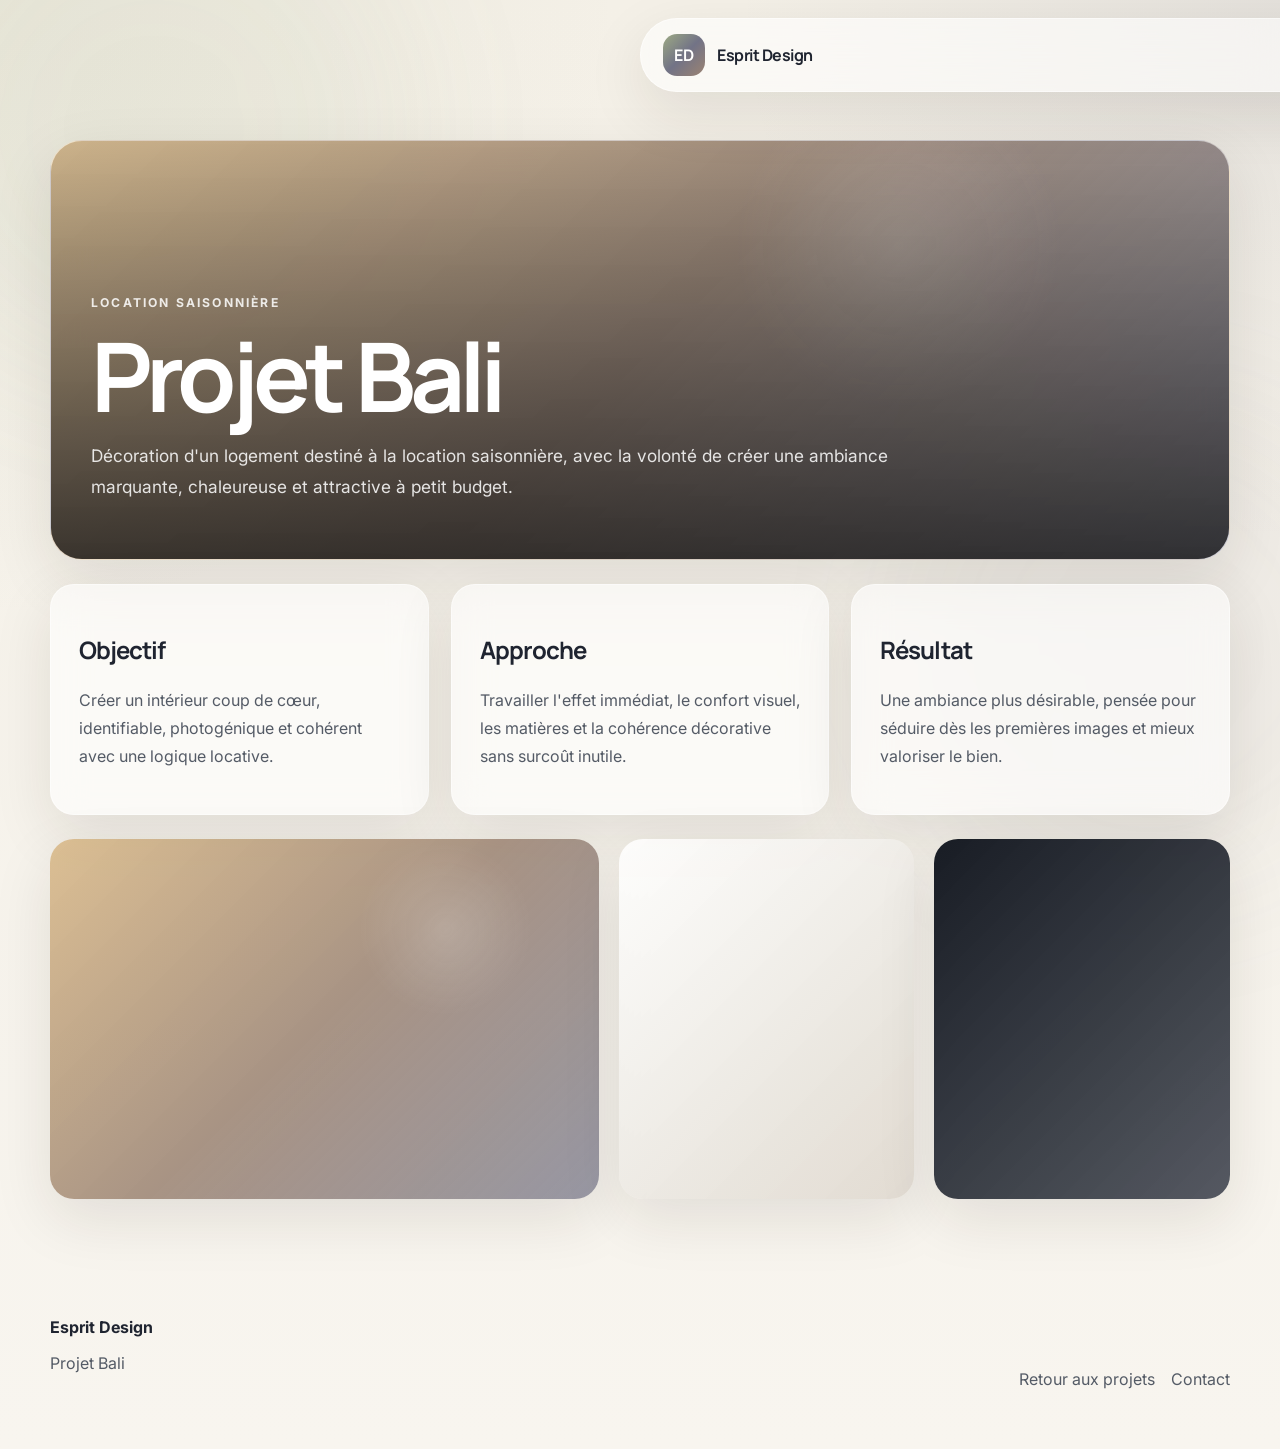
==== projet-bali.html @ dac5bb9a "Add files via upload" ====
<!DOCTYPE html>
<html lang="fr">
<head>
  <meta charset="UTF-8" />
  <meta name="viewport" content="width=device-width, initial-scale=1.0" />
  <title>Projet Bali — Esprit Design</title>
  <link rel="preconnect" href="https://fonts.googleapis.com">
  <link rel="preconnect" href="https://fonts.gstatic.com" crossorigin>
  <link href="https://fonts.googleapis.com/css2?family=Inter:wght@400;500;600;700;800&family=Manrope:wght@500;600;700;800&display=swap" rel="stylesheet">
  <link rel="stylesheet" href="styles.css" />
</head>
<body>
  <div class="page-glow page-glow-1"></div><div class="page-glow page-glow-2"></div>
  <header class="site-header glass reveal"><a class="brand" href="index.html"><span class="brand-mark">ED</span><span class="brand-text">Esprit Design</span></a><nav class="site-nav"><a href="projets.html" class="active">Projets</a><a href="agence.html">L'agence</a><a href="avis.html">Avis</a><a href="contact.html" class="nav-cta">Contact</a></nav><button class="menu-toggle" aria-label="Ouvrir le menu">☰</button></header>
  <nav class="mobile-nav glass"><a href="projets.html">Projets</a><a href="agence.html">L'agence</a><a href="avis.html">Avis</a><a href="contact.html">Contact</a></nav>
  <main class="page-main container">
    <section class="project-hero glass theme-bali reveal"><span class="eyebrow">Location saisonnière</span><h1>Projet Bali</h1><p>Décoration d'un logement destiné à la location saisonnière, avec la volonté de créer une ambiance marquante, chaleureuse et attractive à petit budget.</p></section>
    <section class="project-detail-grid">
      <article class="glass detail-card reveal"><h2>Objectif</h2><p>Créer un intérieur coup de cœur, identifiable, photogénique et cohérent avec une logique locative.</p></article>
      <article class="glass detail-card reveal"><h2>Approche</h2><p>Travailler l'effet immédiat, le confort visuel, les matières et la cohérence décorative sans surcoût inutile.</p></article>
      <article class="glass detail-card reveal"><h2>Résultat</h2><p>Une ambiance plus désirable, pensée pour séduire dès les premières images et mieux valoriser le bien.</p></article>
    </section>
    <section class="mock-gallery reveal"><div class="mock-panel theme-bali"></div><div class="mock-panel pale"></div><div class="mock-panel dark"></div></section>
  </main>
  <footer class="site-footer container"><div><strong>Esprit Design</strong><p>Projet Bali</p></div><div class="footer-links"><a href="projets.html">Retour aux projets</a><a href="contact.html">Contact</a></div></footer>
  <script src="script.js"></script>
</body>
</html>
---- styles.css ----
:root {
  --bg: #f6f2ea;
  --bg-2: #eee8de;
  --surface: rgba(255, 255, 255, 0.58);
  --surface-strong: rgba(255, 255, 255, 0.82);
  --text: #1f2430;
  --text-soft: #545b66;
  --line: rgba(31, 36, 48, 0.1);
  --green: #9daa84;
  --blue: #727386;
  --taupe: #9b8372;
  --shadow: 0 20px 60px rgba(36, 28, 21, 0.1);
  --radius-xl: 32px;
  --radius-lg: 24px;
  --radius-md: 18px;
  --container: min(1180px, calc(100vw - 40px));
}
* { box-sizing: border-box; }
html { scroll-behavior: smooth; }
body {
  margin: 0;
  font-family: Inter, system-ui, sans-serif;
  color: var(--text);
  background:
    radial-gradient(circle at top left, rgba(157,170,132,.12), transparent 32%),
    radial-gradient(circle at top right, rgba(114,115,134,.12), transparent 28%),
    linear-gradient(180deg, #f4f0e7 0%, #f8f5ef 100%);
  overflow-x: hidden;
}
a { color: inherit; text-decoration: none; }
img { max-width: 100%; display: block; }
.container { width: var(--container); margin: 0 auto; }
.page-main { padding-top: 140px; min-height: calc(100vh - 180px); }
.section { padding: 96px 0; position: relative; }
.section-dark {
  background: linear-gradient(180deg, #1e232b 0%, #11151b 100%);
  color: white;
}
.glass {
  background: var(--surface);
  backdrop-filter: blur(18px);
  -webkit-backdrop-filter: blur(18px);
  border: 1px solid rgba(255,255,255,0.48);
  box-shadow: var(--shadow);
}
.site-header {
  position: fixed;
  top: 18px;
  left: 50%;
  transform: translateX(-50%);
  width: var(--container);
  height: 74px;
  border-radius: 999px;
  display: flex;
  align-items: center;
  justify-content: space-between;
  padding: 0 16px 0 22px;
  z-index: 20;
}
.brand { display: inline-flex; align-items: center; gap: 12px; font-weight: 700; }
.brand-mark {
  width: 42px; height: 42px; border-radius: 14px;
  display: grid; place-items: center; color: white;
  background: linear-gradient(135deg, var(--green), var(--blue), var(--taupe));
  font-family: Manrope, sans-serif;
}
.brand-text { font-family: Manrope, sans-serif; letter-spacing: -.03em; }
.site-nav { display: flex; gap: 10px; align-items: center; }
.site-nav a {
  padding: 12px 16px; border-radius: 999px; color: var(--text-soft); font-weight: 500;
  transition: transform .25s ease, background .25s ease, color .25s ease;
}
.site-nav a:hover, .site-nav a.active { background: rgba(255,255,255,.62); color: var(--text); }
.nav-cta, .btn-primary {
  background: linear-gradient(135deg, var(--green), var(--blue));
  color: white !important;
}
.menu-toggle, .mobile-nav { display: none; }
.hero {
  position: relative; min-height: 100svh; display: grid; place-items: center; overflow: hidden;
}
.hero-media {
  position: absolute; inset: 0; transform: scale(1.02);
}
.hero-media img {
  width: 100%; height: 100%; object-fit: cover; filter: saturate(.96) contrast(1.03) brightness(.62);
}
.hero-overlay {
  position: absolute; inset: 0;
  background:
   linear-gradient(180deg, rgba(14,17,20,.2) 0%, rgba(14,17,20,.46) 55%, rgba(14,17,20,.76) 100%),
   radial-gradient(circle at 50% 35%, rgba(255,255,255,.08), transparent 30%);
}
.hero-content { position: relative; z-index: 1; padding-top: 140px; color: white; }
.hero-content h1, .page-hero h1, .project-hero h1 {
  font-family: Manrope, sans-serif;
  line-height: .96;
  letter-spacing: -.06em;
  margin: 0;
}
.hero-content h1 { font-size: clamp(3.4rem, 9vw, 7.2rem); max-width: 12ch; }
.hero-content p { max-width: 640px; font-size: clamp(1.05rem, 1.5vw, 1.25rem); line-height: 1.7; color: rgba(255,255,255,.84); margin: 24px 0 0; }
.eyebrow {
  display: inline-flex; align-items: center; gap: 10px; text-transform: uppercase;
  letter-spacing: .18em; font-size: .76rem; font-weight: 700; opacity: .85; margin-bottom: 20px;
}
.hero-actions, .cta-actions { display: flex; gap: 14px; flex-wrap: wrap; margin-top: 32px; }
.btn {
  display: inline-flex; align-items: center; justify-content: center;
  min-height: 54px; padding: 0 22px; border-radius: 999px; font-weight: 700;
  transition: transform .25s ease, box-shadow .25s ease, background .25s ease;
  box-shadow: 0 16px 36px rgba(18,18,18,.12);
}
.btn:hover { transform: translateY(-2px); }
.btn-secondary { background: rgba(255,255,255,.12); border: 1px solid rgba(255,255,255,.2); color: white; }
.page-main .btn-secondary, .cta-box .btn-secondary { color: var(--text); background: rgba(255,255,255,.72); border: 1px solid rgba(255,255,255,.72); }
.hero-scroll {
  position: absolute; bottom: 24px; left: 50%; transform: translateX(-50%);
  color: rgba(255,255,255,.72); font-size: .85rem; letter-spacing: .14em; text-transform: uppercase;
}
.split-heading {
  display: grid; grid-template-columns: 1.1fr .9fr; gap: 34px; align-items: end;
}
.split-heading h2 { font-family: Manrope, sans-serif; font-size: clamp(2rem, 5vw, 4rem); line-height: 1; letter-spacing: -.05em; margin: 0; }
.split-heading p { color: var(--text-soft); line-height: 1.8; margin: 0; font-size: 1.02rem; }
.split-heading.light p { color: rgba(255,255,255,.72); }
.feature-grid, .reviews-grid, .project-detail-grid, .contact-grid, .about-layout, .timeline-grid {
  display: grid; gap: 22px; margin-top: 34px;
}
.feature-grid { grid-template-columns: repeat(3, 1fr); }
.feature-card, .review-card, .timeline-card, .about-panel, .detail-card, .contact-card {
  border-radius: var(--radius-lg); padding: 28px;
}
.feature-number { display: inline-block; color: var(--taupe); font-weight: 800; margin-bottom: 20px; }
.feature-card h3, .portfolio-card h3, .review-card strong, .detail-card h2, .contact-card h2, .about-panel h2 { font-family: Manrope, sans-serif; letter-spacing: -.04em; }
.feature-card p, .review-card p, .detail-card p, .contact-card p, .portfolio-card p, .about-panel p { color: var(--text-soft); line-height: 1.75; }
.projects-highlight-grid {
  margin-top: 34px;
  display: grid;
  grid-template-columns: 1.2fr .8fr;
  grid-template-rows: repeat(2, 280px);
  gap: 20px;
}
.project-tile {
  position: relative; overflow: hidden; border-radius: var(--radius-xl); min-height: 280px;
  border: 1px solid rgba(255,255,255,.08); background: rgba(255,255,255,.04);
}
.project-tile.large { grid-row: 1 / span 2; }
.project-visual, .portfolio-bg, .mock-panel, .project-hero {
  background-size: cover; background-position: center;
}
.project-visual, .portfolio-bg {
  position: absolute; inset: 0;
}
.project-visual::after, .portfolio-bg::after {
  content: ""; position: absolute; inset: 0;
  background: linear-gradient(180deg, rgba(8,10,14,.08) 0%, rgba(8,10,14,.22) 38%, rgba(8,10,14,.82) 100%);
}
.project-info {
  position: absolute; left: 24px; right: 24px; bottom: 24px; z-index: 1;
}
.project-info span, .portfolio-card span { color: rgba(255,255,255,.68); font-size: .88rem; text-transform: uppercase; letter-spacing: .13em; }
.project-info h3 { font-size: clamp(1.5rem, 2.4vw, 2.4rem); color: white; margin: 8px 0 8px; }
.project-info p { color: rgba(255,255,255,.8); max-width: 36ch; margin: 0; line-height: 1.7; }
.centered-action { display: flex; justify-content: center; margin-top: 34px; }
.timeline-grid { grid-template-columns: repeat(4, 1fr); }
.timeline-card { display: flex; flex-direction: column; min-height: 160px; justify-content: space-between; }
.timeline-card strong { font-size: 2.5rem; color: var(--blue); }
.rating-summary {
  display: flex; gap: 16px; align-items: center; padding: 18px 22px; border-radius: 22px;
}
.rating-value { font: 800 2.3rem/1 Manrope, sans-serif; }
.stars { letter-spacing: .2em; color: #d5a545; font-size: 1rem; }
.reviews-grid { grid-template-columns: repeat(3, 1fr); }
.large-grid { grid-template-columns: repeat(3, 1fr); }
.cta-section { padding-top: 20px; }
.cta-box {
  border-radius: var(--radius-xl); padding: 34px;
  display: flex; gap: 30px; align-items: center; justify-content: space-between;
}
.cta-box h2 { font-family: Manrope, sans-serif; font-size: clamp(2rem, 4.5vw, 3.7rem); line-height: 1; letter-spacing: -.05em; margin: 8px 0 0; max-width: 14ch; }
.site-footer {
  padding: 38px 0 60px; display: flex; justify-content: space-between; gap: 20px; align-items: flex-end;
}
.site-footer p, .footer-links a { color: var(--text-soft); }
.footer-links { display: flex; gap: 16px; flex-wrap: wrap; }
.page-glow {
  position: fixed; width: 40vw; height: 40vw; border-radius: 999px; filter: blur(80px); pointer-events: none; z-index: -1; opacity: .26;
}
.page-glow-1 { top: -10vw; left: -8vw; background: rgba(157,170,132,.26); }
.page-glow-2 { right: -10vw; bottom: 0; background: rgba(114,115,134,.22); }
.page-hero { padding-top: 20px; margin-bottom: 38px; }
.page-hero h1 { font-size: clamp(2.8rem, 8vw, 5.8rem); max-width: 12ch; }
.page-hero p { max-width: 760px; color: var(--text-soft); line-height: 1.8; font-size: 1.06rem; margin-top: 18px; }
.compact-hero { padding-top: 20px; }
.project-list-grid {
  display: grid; grid-template-columns: repeat(3, 1fr); gap: 20px; padding-bottom: 70px;
}
.portfolio-card {
  min-height: 320px; border-radius: var(--radius-lg); padding: 24px;
  position: relative; overflow: hidden; display: flex; align-items: end;
}
.portfolio-card .portfolio-bg { opacity: .88; }
.portfolio-card > div:last-child { position: relative; z-index: 1; }
.portfolio-card h3 { font-size: 1.9rem; margin: 8px 0; }
.portfolio-card p { color: rgba(255,255,255,.86); }
.portfolio-card:not(.theme-levis):not(.theme-bali):not(.theme-cabinet) {
  background: linear-gradient(135deg, rgba(255,255,255,.86), rgba(255,255,255,.55));
}
.portfolio-card:not(.theme-levis):not(.theme-bali):not(.theme-cabinet) h3,
.portfolio-card:not(.theme-levis):not(.theme-bali):not(.theme-cabinet) span,
.portfolio-card:not(.theme-levis):not(.theme-bali):not(.theme-cabinet) p { color: var(--text); }
.about-layout { grid-template-columns: repeat(2, 1fr); }
.about-panel.wide { grid-column: 1 / -1; }
.feature-list { margin: 0; padding-left: 18px; color: var(--text-soft); line-height: 2; }
.steps-grid { display: grid; grid-template-columns: repeat(4, 1fr); gap: 16px; margin-top: 24px; }
.steps-grid > div { padding: 18px; border-radius: 18px; background: rgba(255,255,255,.52); }
.steps-grid strong { display: block; font-size: 1.8rem; margin-bottom: 10px; color: var(--taupe); }
.contact-grid { grid-template-columns: .8fr 1.2fr; }
.contact-form { display: grid; gap: 16px; }
.contact-form label { display: grid; gap: 10px; font-weight: 600; }
.contact-form input, .contact-form textarea {
  width: 100%; border: 1px solid var(--line); background: rgba(255,255,255,.72); border-radius: 16px; padding: 16px 18px; font: inherit;
}
.project-hero {
  position: relative; overflow: hidden; min-height: 420px; border-radius: var(--radius-xl); padding: 40px; color: white; display: flex; flex-direction: column; justify-content: end;
}
.project-hero::after {
  content: ""; position: absolute; inset: 0; background: linear-gradient(180deg, rgba(15,15,15,.08), rgba(15,15,15,.76));
}
.project-hero > * { position: relative; z-index: 1; }
.project-hero h1 { font-size: clamp(3rem, 8vw, 6rem); max-width: 9ch; }
.project-hero p { font-size: 1.08rem; max-width: 820px; line-height: 1.8; color: rgba(255,255,255,.86); }
.project-detail-grid { grid-template-columns: repeat(3, 1fr); margin-top: 24px; }
.mock-gallery { display: grid; grid-template-columns: 1.3fr .7fr .7fr; gap: 20px; margin: 24px 0 80px; }
.mock-panel { min-height: 360px; border-radius: 24px; background: linear-gradient(135deg, rgba(157,170,132,.5), rgba(114,115,134,.42), rgba(155,131,114,.48)); box-shadow: var(--shadow); }
.mock-panel.pale { background: linear-gradient(135deg, rgba(255,255,255,.86), rgba(222,216,206,.9)); }
.mock-panel.dark { background: linear-gradient(135deg, rgba(24,28,36,1), rgba(67,72,82,.9)); }
.theme-levis, .theme-bali, .theme-cabinet {
  background-image:
    radial-gradient(circle at 20% 20%, rgba(255,255,255,.18), transparent 18%),
    linear-gradient(135deg, rgba(157,170,132,.82), rgba(114,115,134,.88), rgba(155,131,114,.86));
}
.theme-bali {
  background-image:
    radial-gradient(circle at 72% 25%, rgba(255,255,255,.18), transparent 18%),
    linear-gradient(135deg, rgba(214,180,128,.82), rgba(155,131,114,.86), rgba(114,115,134,.72));
}
.theme-cabinet {
  background-image:
    radial-gradient(circle at 55% 20%, rgba(255,255,255,.16), transparent 18%),
    linear-gradient(135deg, rgba(196,214,223,.82), rgba(114,115,134,.76), rgba(90,108,119,.82));
}
.reveal, .reveal-scale { opacity: 0; transform: translateY(24px); transition: opacity .8s ease, transform .8s ease; }
.reveal-scale { transform: scale(.98) translateY(24px); }
.reveal.visible, .reveal-scale.visible { opacity: 1; transform: translateY(0) scale(1); }
.tilt-card { transition: transform .22s ease, box-shadow .22s ease; transform-style: preserve-3d; }
.tilt-card:hover { box-shadow: 0 24px 70px rgba(28,22,18,.14); }
@media (prefers-reduced-motion: reduce) {
  html { scroll-behavior: auto; }
  *, *::before, *::after { animation: none !important; transition: none !important; }
  .reveal, .reveal-scale { opacity: 1 !important; transform: none !important; }
}
@media (max-width: 1100px) {
  .feature-grid, .reviews-grid, .project-list-grid, .project-detail-grid, .timeline-grid, .steps-grid, .large-grid { grid-template-columns: repeat(2, 1fr); }
  .projects-highlight-grid, .contact-grid, .split-heading, .cta-box { grid-template-columns: 1fr !important; display: grid; }
  .projects-highlight-grid { grid-template-rows: repeat(3, 260px); }
  .project-tile.large { grid-row: auto; }
  .about-layout { grid-template-columns: 1fr; }
  .mock-gallery { grid-template-columns: 1fr; }
  .site-footer { flex-direction: column; align-items: flex-start; }
}
@media (max-width: 760px) {
  .site-header { height: 68px; padding: 0 12px 0 16px; }
  .site-nav { display: none; }
  .menu-toggle {
    display: grid; place-items: center; width: 44px; height: 44px; border: 0; background: rgba(255,255,255,.68); border-radius: 999px; font-size: 1.2rem;
  }
  .mobile-nav {
    position: fixed; top: 100px; left: 20px; right: 20px; border-radius: 24px; padding: 12px; z-index: 18;
    grid-template-columns: 1fr; gap: 8px; transform: translateY(-16px); opacity: 0; pointer-events: none; transition: .3s ease;
  }
  .mobile-nav.open { opacity: 1; pointer-events: auto; transform: translateY(0); display: grid; }
  .mobile-nav a { padding: 14px 16px; border-radius: 16px; }
  .mobile-nav a:hover { background: rgba(255,255,255,.6); }
  .hero-content { padding-top: 130px; }
  .hero-content h1 { max-width: 9ch; }
  .feature-grid, .reviews-grid, .project-list-grid, .timeline-grid, .project-detail-grid, .steps-grid, .large-grid { grid-template-columns: 1fr; }
  .cta-box { padding: 24px; }
  .project-hero { min-height: 340px; padding: 24px; }
  .section { padding: 72px 0; }
}
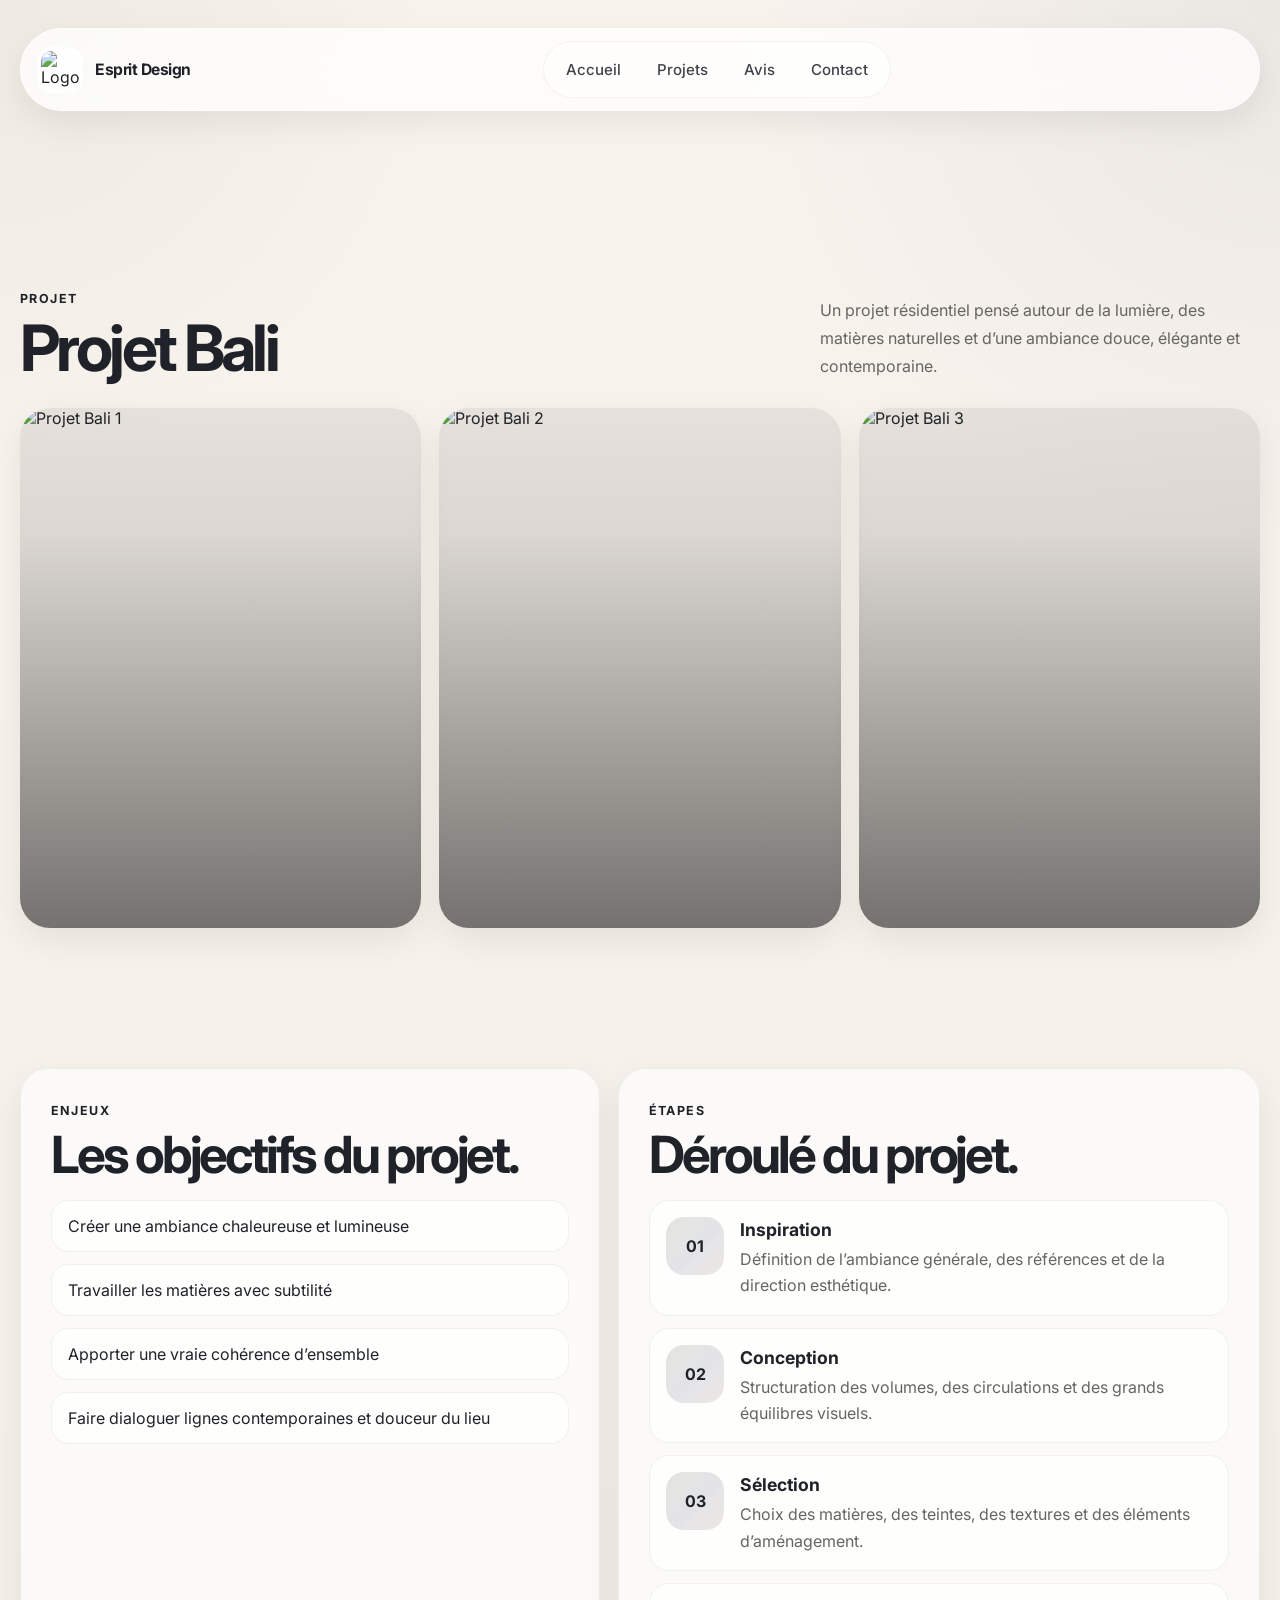
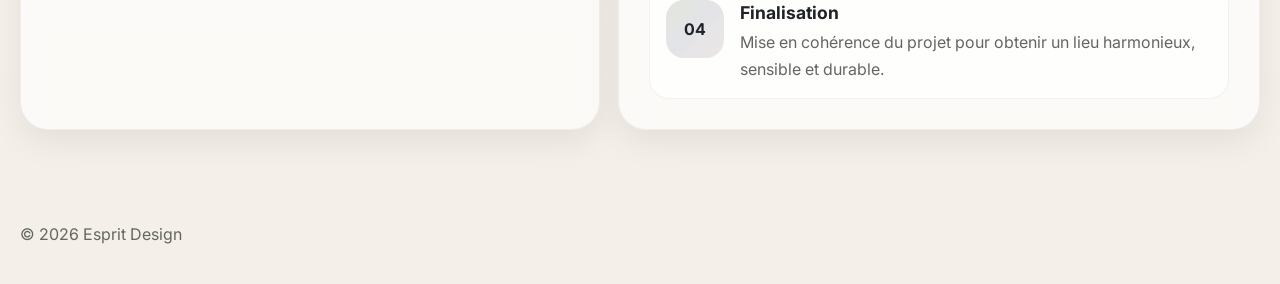
==== commit 68630204: "Update projet-bali.html" ====
--- a/projet-bali.html
+++ b/projet-bali.html
@@ -1,28 +1,129 @@
-<!DOCTYPE html>
+<!doctype html>
 <html lang="fr">
 <head>
-  <meta charset="UTF-8" />
-  <meta name="viewport" content="width=device-width, initial-scale=1.0" />
+  <meta charset="UTF-8">
+  <meta name="viewport" content="width=device-width, initial-scale=1.0">
   <title>Projet Bali — Esprit Design</title>
   <link rel="preconnect" href="https://fonts.googleapis.com">
   <link rel="preconnect" href="https://fonts.gstatic.com" crossorigin>
-  <link href="https://fonts.googleapis.com/css2?family=Inter:wght@400;500;600;700;800&family=Manrope:wght@500;600;700;800&display=swap" rel="stylesheet">
-  <link rel="stylesheet" href="styles.css" />
+  <link href="https://fonts.googleapis.com/css2?family=Inter:wght@400;500;600;700;800&display=swap" rel="stylesheet">
+  <link rel="stylesheet" href="styles.css">
 </head>
 <body>
-  <div class="page-glow page-glow-1"></div><div class="page-glow page-glow-2"></div>
-  <header class="site-header glass reveal"><a class="brand" href="index.html"><span class="brand-mark">ED</span><span class="brand-text">Esprit Design</span></a><nav class="site-nav"><a href="projets.html" class="active">Projets</a><a href="agence.html">L'agence</a><a href="avis.html">Avis</a><a href="contact.html" class="nav-cta">Contact</a></nav><button class="menu-toggle" aria-label="Ouvrir le menu">☰</button></header>
-  <nav class="mobile-nav glass"><a href="projets.html">Projets</a><a href="agence.html">L'agence</a><a href="avis.html">Avis</a><a href="contact.html">Contact</a></nav>
-  <main class="page-main container">
-    <section class="project-hero glass theme-bali reveal"><span class="eyebrow">Location saisonnière</span><h1>Projet Bali</h1><p>Décoration d'un logement destiné à la location saisonnière, avec la volonté de créer une ambiance marquante, chaleureuse et attractive à petit budget.</p></section>
-    <section class="project-detail-grid">
-      <article class="glass detail-card reveal"><h2>Objectif</h2><p>Créer un intérieur coup de cœur, identifiable, photogénique et cohérent avec une logique locative.</p></article>
-      <article class="glass detail-card reveal"><h2>Approche</h2><p>Travailler l'effet immédiat, le confort visuel, les matières et la cohérence décorative sans surcoût inutile.</p></article>
-      <article class="glass detail-card reveal"><h2>Résultat</h2><p>Une ambiance plus désirable, pensée pour séduire dès les premières images et mieux valoriser le bien.</p></article>
+  <header class="site-header">
+    <div class="container">
+      <nav class="nav">
+        <a class="brand" href="index.html">
+          <img src="assets/logo-esprit-design.png" alt="Logo Esprit Design">
+          <span class="brand-name">Esprit Design</span>
+        </a>
+
+        <div class="nav-links open">
+          <a href="index.html#accueil">Accueil</a>
+          <a href="index.html#projets">Projets</a>
+          <a href="index.html#avis">Avis</a>
+          <a href="index.html#contact">Contact</a>
+        </div>
+      </nav>
+    </div>
+  </header>
+
+  <main style="padding-top:120px;">
+    <section class="section">
+      <div class="container">
+        <div class="section-head">
+          <div>
+            <span class="section-kicker">Projet</span>
+            <h2>Projet Bali</h2>
+          </div>
+          <p>
+            Un projet résidentiel pensé autour de la lumière, des matières naturelles
+            et d’une ambiance douce, élégante et contemporaine.
+          </p>
+        </div>
+
+        <div class="projects-grid">
+          <div class="project-card" style="min-height:520px;">
+            <div class="project-image">
+              <img src="https://images.unsplash.com/photo-1494526585095-c41746248156?auto=format&fit=crop&w=1400&q=80" alt="Projet Bali 1">
+            </div>
+          </div>
+
+          <div class="project-card" style="min-height:520px;">
+            <div class="project-image">
+              <img src="https://images.unsplash.com/photo-1505693416388-ac5ce068fe85?auto=format&fit=crop&w=1400&q=80" alt="Projet Bali 2">
+            </div>
+          </div>
+
+          <div class="project-card" style="min-height:520px;">
+            <div class="project-image">
+              <img src="https://images.unsplash.com/photo-1505693536863-6d45be7858e1?auto=format&fit=crop&w=1400&q=80" alt="Projet Bali 3">
+            </div>
+          </div>
+        </div>
+      </div>
     </section>
-    <section class="mock-gallery reveal"><div class="mock-panel theme-bali"></div><div class="mock-panel pale"></div><div class="mock-panel dark"></div></section>
+
+    <section class="section">
+      <div class="container services-layout">
+        <article class="services-card">
+          <span class="section-kicker">Enjeux</span>
+          <h2>Les objectifs du projet.</h2>
+          <ul class="services-list">
+            <li>Créer une ambiance chaleureuse et lumineuse</li>
+            <li>Travailler les matières avec subtilité</li>
+            <li>Apporter une vraie cohérence d’ensemble</li>
+            <li>Faire dialoguer lignes contemporaines et douceur du lieu</li>
+          </ul>
+        </article>
+
+        <article class="method-card">
+          <span class="section-kicker">Étapes</span>
+          <h2>Déroulé du projet.</h2>
+          <div class="steps">
+            <div class="step">
+              <div class="step-index">01</div>
+              <div>
+                <h3>Inspiration</h3>
+                <p>Définition de l’ambiance générale, des références et de la direction esthétique.</p>
+              </div>
+            </div>
+
+            <div class="step">
+              <div class="step-index">02</div>
+              <div>
+                <h3>Conception</h3>
+                <p>Structuration des volumes, des circulations et des grands équilibres visuels.</p>
+              </div>
+            </div>
+
+            <div class="step">
+              <div class="step-index">03</div>
+              <div>
+                <h3>Sélection</h3>
+                <p>Choix des matières, des teintes, des textures et des éléments d’aménagement.</p>
+              </div>
+            </div>
+
+            <div class="step">
+              <div class="step-index">04</div>
+              <div>
+                <h3>Finalisation</h3>
+                <p>Mise en cohérence du projet pour obtenir un lieu harmonieux, sensible et durable.</p>
+              </div>
+            </div>
+          </div>
+        </article>
+      </div>
+    </section>
   </main>
-  <footer class="site-footer container"><div><strong>Esprit Design</strong><p>Projet Bali</p></div><div class="footer-links"><a href="projets.html">Retour aux projets</a><a href="contact.html">Contact</a></div></footer>
+
+  <footer class="site-footer">
+    <div class="container footer-content">
+      <div>© <span id="year"></span> Esprit Design</div>
+    </div>
+  </footer>
+
   <script src="script.js"></script>
 </body>
 </html>
--- a/styles.css
+++ b/styles.css
@@ -1,292 +1,684 @@
 :root {
-  --bg: #f6f2ea;
-  --bg-2: #eee8de;
-  --surface: rgba(255, 255, 255, 0.58);
-  --surface-strong: rgba(255, 255, 255, 0.82);
-  --text: #1f2430;
-  --text-soft: #545b66;
-  --line: rgba(31, 36, 48, 0.1);
-  --green: #9daa84;
-  --blue: #727386;
-  --taupe: #9b8372;
-  --shadow: 0 20px 60px rgba(36, 28, 21, 0.1);
-  --radius-xl: 32px;
-  --radius-lg: 24px;
-  --radius-md: 18px;
-  --container: min(1180px, calc(100vw - 40px));
-}
+  --bg: #f6f0e9;
+  --text: #1f2329;
+  --muted: #646661;
+  --shadow: 0 20px 60px rgba(18,18,18,.10);
+  --shadow-soft: 0 12px 34px rgba(18,18,18,.07);
+  --radius-xl: 34px;
+  --container: 1240px;
+}
+
 * { box-sizing: border-box; }
 html { scroll-behavior: smooth; }
 body {
   margin: 0;
-  font-family: Inter, system-ui, sans-serif;
+  font-family: "Inter", -apple-system, BlinkMacSystemFont, "Helvetica Neue", Arial, sans-serif;
   color: var(--text);
   background:
-    radial-gradient(circle at top left, rgba(157,170,132,.12), transparent 32%),
-    radial-gradient(circle at top right, rgba(114,115,134,.12), transparent 28%),
-    linear-gradient(180deg, #f4f0e7 0%, #f8f5ef 100%);
-  overflow-x: hidden;
-}
+    radial-gradient(circle at top left, rgba(147,160,124,.10), transparent 20%),
+    radial-gradient(circle at top right, rgba(116,123,144,.10), transparent 24%),
+    linear-gradient(180deg, #f8f3ed 0%, #f4efe8 100%);
+}
+img { max-width: 100%; display: block; }
 a { color: inherit; text-decoration: none; }
-img { max-width: 100%; display: block; }
-.container { width: var(--container); margin: 0 auto; }
-.page-main { padding-top: 140px; min-height: calc(100vh - 180px); }
-.section { padding: 96px 0; position: relative; }
-.section-dark {
-  background: linear-gradient(180deg, #1e232b 0%, #11151b 100%);
-  color: white;
-}
-.glass {
-  background: var(--surface);
+
+.page-bg {
+  position: fixed;
+  inset: 0;
+  pointer-events: none;
+  z-index: -1;
+}
+
+.container {
+  width: min(var(--container), calc(100% - 32px));
+  margin: 0 auto;
+}
+
+.site-header {
+  position: sticky;
+  top: 14px;
+  z-index: 1000;
+  padding-top: 14px;
+}
+
+.nav {
+  min-height: 78px;
+  display: grid;
+  grid-template-columns: auto 1fr auto;
+  align-items: center;
+  gap: 16px;
+  padding: 12px 16px;
+  background: rgba(255,255,255,.74);
+  border: 1px solid rgba(255,255,255,.62);
   backdrop-filter: blur(18px);
   -webkit-backdrop-filter: blur(18px);
-  border: 1px solid rgba(255,255,255,0.48);
+  border-radius: 999px;
+  box-shadow: var(--shadow-soft);
+}
+
+.brand {
+  display: flex;
+  align-items: center;
+  gap: 12px;
+}
+
+.brand img {
+  width: 46px;
+  height: 46px;
+  object-fit: contain;
+  border-radius: 14px;
+  background: rgba(255,255,255,.82);
+  padding: 4px;
+}
+
+.brand-name {
+  font-size: .98rem;
+  font-weight: 700;
+  letter-spacing: -.03em;
+}
+
+.nav-links {
+  justify-self: center;
+  display: flex;
+  align-items: center;
+  gap: 8px;
+  padding: 8px;
+  border-radius: 999px;
+  background: rgba(255,255,255,.56);
+  border: 1px solid rgba(31,35,41,.05);
+}
+
+.nav-links a {
+  padding: 10px 14px;
+  border-radius: 999px;
+  font-size: .94rem;
+  font-weight: 500;
+  color: #40444b;
+  transition: background .28s ease, color .28s ease, transform .28s ease;
+}
+
+.nav-links a:hover {
+  background: rgba(31,35,41,.06);
+  color: var(--text);
+  transform: translateY(-1px);
+}
+
+.mobile-toggle {
+  display: none;
+  border: none;
+  background: rgba(255,255,255,.8);
+  width: 44px;
+  height: 44px;
+  border-radius: 14px;
+  font-size: 1.1rem;
+  cursor: pointer;
+}
+
+.hero {
+  position: relative;
+  min-height: 92vh;
+  display: flex;
+  align-items: center;
+  overflow: hidden;
+  padding: 84px 0 52px;
+}
+
+.hero-media {
+  position: absolute;
+  inset: 0;
+}
+
+.hero-media img {
+  width: 100%;
+  height: 100%;
+  object-fit: cover;
+  transform: scale(1.03);
+}
+
+.hero-overlay {
+  position: absolute;
+  inset: 0;
+  background:
+    linear-gradient(115deg, rgba(17,20,23,.56) 0%, rgba(17,20,23,.18) 36%, rgba(17,20,23,.22) 62%, rgba(17,20,23,.52) 100%),
+    linear-gradient(180deg, rgba(17,20,23,.18), rgba(17,20,23,.36));
+}
+
+.hero-content {
+  position: relative;
+  z-index: 2;
+}
+
+.hero-card {
+  max-width: 760px;
+  padding: clamp(26px, 4vw, 42px);
+  border-radius: var(--radius-xl);
+  background: rgba(255,255,255,.14);
+  border: 1px solid rgba(255,255,255,.18);
+  backdrop-filter: blur(10px);
+  -webkit-backdrop-filter: blur(10px);
+  box-shadow: 0 30px 80px rgba(0,0,0,.16);
+  color: white;
+}
+
+.eyebrow,
+.section-kicker {
+  display: inline-block;
+  font-size: .78rem;
+  font-weight: 700;
+  letter-spacing: .12em;
+  text-transform: uppercase;
+}
+
+.hero-card h1 {
+  margin: 18px 0 16px;
+  font-size: clamp(2.7rem, 7vw, 5.6rem);
+  line-height: .96;
+  letter-spacing: -.07em;
+}
+
+.hero-card p {
+  margin: 0;
+  max-width: 56ch;
+  font-size: 1.06rem;
+  line-height: 1.75;
+  color: rgba(255,255,255,.9);
+}
+
+.hero-actions,
+.contact-actions {
+  display: flex;
+  flex-wrap: wrap;
+  gap: 12px;
+  margin-top: 26px;
+}
+
+.btn {
+  display: inline-flex;
+  align-items: center;
+  justify-content: center;
+  min-height: 50px;
+  padding: 0 18px;
+  border-radius: 999px;
+  font-size: .95rem;
+  font-weight: 600;
+  transition: transform .28s ease, box-shadow .28s ease, background .28s ease;
+}
+
+.btn:hover { transform: translateY(-2px); }
+
+.btn-primary {
+  background: white;
+  color: var(--text);
+  box-shadow: 0 16px 34px rgba(0,0,0,.10);
+}
+
+.btn-secondary {
+  background: rgba(255,255,255,.14);
+  color: white;
+  border: 1px solid rgba(255,255,255,.24);
+}
+
+.section { padding: 70px 0; }
+
+.section-head {
+  display: flex;
+  justify-content: space-between;
+  align-items: end;
+  gap: 24px;
+  margin-bottom: 28px;
+}
+
+.section-head h2 {
+  margin: 10px 0 0;
+  font-size: clamp(2.1rem, 5vw, 4rem);
+  line-height: .98;
+  letter-spacing: -.06em;
+}
+
+.section-head p {
+  margin: 0;
+  max-width: 44ch;
+  color: var(--muted);
+  line-height: 1.75;
+}
+
+.intro-grid,
+.projects-grid,
+.reviews-grid {
+  display: grid;
+  grid-template-columns: repeat(3, minmax(0, 1fr));
+  gap: 18px;
+}
+
+.intro-card,
+.services-card,
+.method-card,
+.review-card,
+.contact-card {
+  background: rgba(255,255,255,.66);
+  border: 1px solid rgba(31,35,41,.06);
+  border-radius: 28px;
+  box-shadow: var(--shadow-soft);
+  backdrop-filter: blur(12px);
+  -webkit-backdrop-filter: blur(12px);
+}
+
+.intro-card,
+.review-card {
+  padding: 24px;
+}
+
+.intro-label {
+  display: inline-block;
+  margin-bottom: 18px;
+  font-size: .78rem;
+  font-weight: 700;
+  text-transform: uppercase;
+  letter-spacing: .1em;
+  color: var(--muted);
+}
+
+.intro-card h3 {
+  margin: 0 0 10px;
+  font-size: 1.4rem;
+  letter-spacing: -.04em;
+}
+
+.intro-card p {
+  margin: 0;
+  color: var(--muted);
+  line-height: 1.7;
+}
+
+.project-card {
+  position: relative;
+  overflow: hidden;
+  border-radius: 30px;
+  min-height: 460px;
+  box-shadow: var(--shadow-soft);
+  transition: transform .35s ease, box-shadow .35s ease;
+}
+
+.project-card:hover {
+  transform: translateY(-6px);
   box-shadow: var(--shadow);
 }
-.site-header {
-  position: fixed;
-  top: 18px;
-  left: 50%;
-  transform: translateX(-50%);
-  width: var(--container);
-  height: 74px;
+
+.project-image {
+  position: absolute;
+  inset: 0;
+}
+
+.project-image img {
+  width: 100%;
+  height: 100%;
+  object-fit: cover;
+  transition: transform .65s ease;
+}
+
+.project-card:hover .project-image img {
+  transform: scale(1.05);
+}
+
+.project-image::after {
+  content: "";
+  position: absolute;
+  inset: 0;
+  background:
+    linear-gradient(180deg, rgba(22,22,22,.08) 0%, rgba(22,22,22,.12) 24%, rgba(22,22,22,.58) 100%);
+}
+
+.project-content {
+  position: absolute;
+  inset: auto 16px 16px 16px;
+  z-index: 2;
+  padding: 18px;
+  border-radius: 22px;
+  background: rgba(255,255,255,.16);
+  border: 1px solid rgba(255,255,255,.18);
+  backdrop-filter: blur(10px);
+  -webkit-backdrop-filter: blur(10px);
+  color: white;
+}
+
+.project-meta {
+  display: flex;
+  justify-content: space-between;
+  gap: 10px;
+  margin-bottom: 10px;
+}
+
+.project-tag,
+.project-type,
+.project-cta {
+  display: inline-flex;
+  align-items: center;
+  min-height: 32px;
+  padding: 0 12px;
   border-radius: 999px;
-  display: flex;
-  align-items: center;
+  background: rgba(255,255,255,.16);
+  border: 1px solid rgba(255,255,255,.18);
+  font-size: .8rem;
+}
+
+.project-content h3 {
+  margin: 0 0 8px;
+  font-size: 1.56rem;
+  letter-spacing: -.05em;
+}
+
+.project-content p {
+  margin: 0 0 14px;
+  line-height: 1.68;
+  color: rgba(255,255,255,.92);
+}
+
+.services-layout {
+  display: grid;
+  grid-template-columns: .95fr 1.05fr;
+  gap: 18px;
+}
+
+.services-card,
+.method-card {
+  padding: 30px;
+}
+
+.services-card h2,
+.method-card h2,
+.contact-card h2 {
+  margin: 10px 0 20px;
+  font-size: clamp(2rem, 4vw, 3.2rem);
+  line-height: 1;
+  letter-spacing: -.06em;
+}
+
+.services-list {
+  list-style: none;
+  margin: 0;
+  padding: 0;
+  display: grid;
+  gap: 12px;
+}
+
+.services-list li {
+  padding: 15px 16px;
+  border-radius: 18px;
+  background: rgba(255,255,255,.74);
+  border: 1px solid rgba(31,35,41,.06);
+}
+
+.steps {
+  display: grid;
+  gap: 12px;
+}
+
+.step {
+  display: grid;
+  grid-template-columns: 58px 1fr;
+  gap: 16px;
+  padding: 16px;
+  background: rgba(255,255,255,.74);
+  border: 1px solid rgba(31,35,41,.06);
+  border-radius: 20px;
+}
+
+.step-index {
+  width: 58px;
+  height: 58px;
+  border-radius: 18px;
+  display: grid;
+  place-items: center;
+  font-weight: 700;
+  background: linear-gradient(135deg, rgba(147,160,124,.26), rgba(116,123,144,.20), rgba(154,125,111,.18));
+}
+
+.step h3 {
+  margin: 2px 0 6px;
+  font-size: 1.1rem;
+}
+
+.step p {
+  margin: 0;
+  color: var(--muted);
+  line-height: 1.65;
+}
+
+.reviews-link {
+  display: inline-block;
+  margin-bottom: 18px;
+}
+
+.google-score {
+  display: inline-flex;
+  align-items: center;
+  gap: 16px;
+  padding: 16px 20px;
+  border-radius: 20px;
+  background: rgba(255,255,255,.7);
+  border: 1px solid rgba(31,35,41,.06);
+  box-shadow: var(--shadow-soft);
+  transition: transform .28s ease, box-shadow .28s ease;
+}
+
+.reviews-link:hover .google-score {
+  transform: translateY(-3px);
+  box-shadow: var(--shadow);
+}
+
+.score-number {
+  font-size: 2rem;
+  font-weight: 800;
+  letter-spacing: -.06em;
+}
+
+.stars {
+  letter-spacing: .14em;
+  font-size: 1.08rem;
+}
+
+.score-text {
+  color: var(--muted);
+  font-size: .92rem;
+}
+
+.review-card {
+  min-height: 280px;
+  display: flex;
+  flex-direction: column;
+  transition: transform .28s ease, box-shadow .28s ease;
+}
+
+.review-card:hover {
+  transform: translateY(-4px);
+  box-shadow: var(--shadow);
+}
+
+.review-stars {
+  font-size: 1rem;
+  letter-spacing: .18em;
+  margin-bottom: 18px;
+}
+
+.review-card p {
+  margin: 0;
+  font-size: 1rem;
+  line-height: 1.78;
+  color: #454741;
+}
+
+.review-author {
+  margin-top: auto;
+  padding-top: 18px;
+  color: var(--muted);
+  font-size: .92rem;
+}
+
+.contact-card {
+  padding: 34px;
+  display: flex;
   justify-content: space-between;
-  padding: 0 16px 0 22px;
-  z-index: 20;
-}
-.brand { display: inline-flex; align-items: center; gap: 12px; font-weight: 700; }
-.brand-mark {
-  width: 42px; height: 42px; border-radius: 14px;
-  display: grid; place-items: center; color: white;
-  background: linear-gradient(135deg, var(--green), var(--blue), var(--taupe));
-  font-family: Manrope, sans-serif;
-}
-.brand-text { font-family: Manrope, sans-serif; letter-spacing: -.03em; }
-.site-nav { display: flex; gap: 10px; align-items: center; }
-.site-nav a {
-  padding: 12px 16px; border-radius: 999px; color: var(--text-soft); font-weight: 500;
-  transition: transform .25s ease, background .25s ease, color .25s ease;
-}
-.site-nav a:hover, .site-nav a.active { background: rgba(255,255,255,.62); color: var(--text); }
-.nav-cta, .btn-primary {
-  background: linear-gradient(135deg, var(--green), var(--blue));
-  color: white !important;
-}
-.menu-toggle, .mobile-nav { display: none; }
-.hero {
-  position: relative; min-height: 100svh; display: grid; place-items: center; overflow: hidden;
-}
-.hero-media {
-  position: absolute; inset: 0; transform: scale(1.02);
-}
-.hero-media img {
-  width: 100%; height: 100%; object-fit: cover; filter: saturate(.96) contrast(1.03) brightness(.62);
-}
-.hero-overlay {
-  position: absolute; inset: 0;
-  background:
-   linear-gradient(180deg, rgba(14,17,20,.2) 0%, rgba(14,17,20,.46) 55%, rgba(14,17,20,.76) 100%),
-   radial-gradient(circle at 50% 35%, rgba(255,255,255,.08), transparent 30%);
-}
-.hero-content { position: relative; z-index: 1; padding-top: 140px; color: white; }
-.hero-content h1, .page-hero h1, .project-hero h1 {
-  font-family: Manrope, sans-serif;
-  line-height: .96;
-  letter-spacing: -.06em;
-  margin: 0;
-}
-.hero-content h1 { font-size: clamp(3.4rem, 9vw, 7.2rem); max-width: 12ch; }
-.hero-content p { max-width: 640px; font-size: clamp(1.05rem, 1.5vw, 1.25rem); line-height: 1.7; color: rgba(255,255,255,.84); margin: 24px 0 0; }
-.eyebrow {
-  display: inline-flex; align-items: center; gap: 10px; text-transform: uppercase;
-  letter-spacing: .18em; font-size: .76rem; font-weight: 700; opacity: .85; margin-bottom: 20px;
-}
-.hero-actions, .cta-actions { display: flex; gap: 14px; flex-wrap: wrap; margin-top: 32px; }
-.btn {
-  display: inline-flex; align-items: center; justify-content: center;
-  min-height: 54px; padding: 0 22px; border-radius: 999px; font-weight: 700;
-  transition: transform .25s ease, box-shadow .25s ease, background .25s ease;
-  box-shadow: 0 16px 36px rgba(18,18,18,.12);
-}
-.btn:hover { transform: translateY(-2px); }
-.btn-secondary { background: rgba(255,255,255,.12); border: 1px solid rgba(255,255,255,.2); color: white; }
-.page-main .btn-secondary, .cta-box .btn-secondary { color: var(--text); background: rgba(255,255,255,.72); border: 1px solid rgba(255,255,255,.72); }
-.hero-scroll {
-  position: absolute; bottom: 24px; left: 50%; transform: translateX(-50%);
-  color: rgba(255,255,255,.72); font-size: .85rem; letter-spacing: .14em; text-transform: uppercase;
-}
-.split-heading {
-  display: grid; grid-template-columns: 1.1fr .9fr; gap: 34px; align-items: end;
-}
-.split-heading h2 { font-family: Manrope, sans-serif; font-size: clamp(2rem, 5vw, 4rem); line-height: 1; letter-spacing: -.05em; margin: 0; }
-.split-heading p { color: var(--text-soft); line-height: 1.8; margin: 0; font-size: 1.02rem; }
-.split-heading.light p { color: rgba(255,255,255,.72); }
-.feature-grid, .reviews-grid, .project-detail-grid, .contact-grid, .about-layout, .timeline-grid {
-  display: grid; gap: 22px; margin-top: 34px;
-}
-.feature-grid { grid-template-columns: repeat(3, 1fr); }
-.feature-card, .review-card, .timeline-card, .about-panel, .detail-card, .contact-card {
-  border-radius: var(--radius-lg); padding: 28px;
-}
-.feature-number { display: inline-block; color: var(--taupe); font-weight: 800; margin-bottom: 20px; }
-.feature-card h3, .portfolio-card h3, .review-card strong, .detail-card h2, .contact-card h2, .about-panel h2 { font-family: Manrope, sans-serif; letter-spacing: -.04em; }
-.feature-card p, .review-card p, .detail-card p, .contact-card p, .portfolio-card p, .about-panel p { color: var(--text-soft); line-height: 1.75; }
-.projects-highlight-grid {
-  margin-top: 34px;
-  display: grid;
-  grid-template-columns: 1.2fr .8fr;
-  grid-template-rows: repeat(2, 280px);
-  gap: 20px;
-}
-.project-tile {
-  position: relative; overflow: hidden; border-radius: var(--radius-xl); min-height: 280px;
-  border: 1px solid rgba(255,255,255,.08); background: rgba(255,255,255,.04);
-}
-.project-tile.large { grid-row: 1 / span 2; }
-.project-visual, .portfolio-bg, .mock-panel, .project-hero {
-  background-size: cover; background-position: center;
-}
-.project-visual, .portfolio-bg {
-  position: absolute; inset: 0;
-}
-.project-visual::after, .portfolio-bg::after {
-  content: ""; position: absolute; inset: 0;
-  background: linear-gradient(180deg, rgba(8,10,14,.08) 0%, rgba(8,10,14,.22) 38%, rgba(8,10,14,.82) 100%);
-}
-.project-info {
-  position: absolute; left: 24px; right: 24px; bottom: 24px; z-index: 1;
-}
-.project-info span, .portfolio-card span { color: rgba(255,255,255,.68); font-size: .88rem; text-transform: uppercase; letter-spacing: .13em; }
-.project-info h3 { font-size: clamp(1.5rem, 2.4vw, 2.4rem); color: white; margin: 8px 0 8px; }
-.project-info p { color: rgba(255,255,255,.8); max-width: 36ch; margin: 0; line-height: 1.7; }
-.centered-action { display: flex; justify-content: center; margin-top: 34px; }
-.timeline-grid { grid-template-columns: repeat(4, 1fr); }
-.timeline-card { display: flex; flex-direction: column; min-height: 160px; justify-content: space-between; }
-.timeline-card strong { font-size: 2.5rem; color: var(--blue); }
-.rating-summary {
-  display: flex; gap: 16px; align-items: center; padding: 18px 22px; border-radius: 22px;
-}
-.rating-value { font: 800 2.3rem/1 Manrope, sans-serif; }
-.stars { letter-spacing: .2em; color: #d5a545; font-size: 1rem; }
-.reviews-grid { grid-template-columns: repeat(3, 1fr); }
-.large-grid { grid-template-columns: repeat(3, 1fr); }
-.cta-section { padding-top: 20px; }
-.cta-box {
-  border-radius: var(--radius-xl); padding: 34px;
-  display: flex; gap: 30px; align-items: center; justify-content: space-between;
-}
-.cta-box h2 { font-family: Manrope, sans-serif; font-size: clamp(2rem, 4.5vw, 3.7rem); line-height: 1; letter-spacing: -.05em; margin: 8px 0 0; max-width: 14ch; }
+  align-items: center;
+  gap: 24px;
+}
+
+.contact-card p {
+  margin: 0;
+  color: var(--muted);
+  line-height: 1.75;
+  max-width: 48ch;
+}
+
+.contact-infos {
+  display: flex;
+  flex-direction: column;
+  gap: 8px;
+  margin-top: 18px;
+}
+
+.contact-infos a {
+  font-weight: 600;
+}
+
 .site-footer {
-  padding: 38px 0 60px; display: flex; justify-content: space-between; gap: 20px; align-items: flex-end;
-}
-.site-footer p, .footer-links a { color: var(--text-soft); }
-.footer-links { display: flex; gap: 16px; flex-wrap: wrap; }
-.page-glow {
-  position: fixed; width: 40vw; height: 40vw; border-radius: 999px; filter: blur(80px); pointer-events: none; z-index: -1; opacity: .26;
-}
-.page-glow-1 { top: -10vw; left: -8vw; background: rgba(157,170,132,.26); }
-.page-glow-2 { right: -10vw; bottom: 0; background: rgba(114,115,134,.22); }
-.page-hero { padding-top: 20px; margin-bottom: 38px; }
-.page-hero h1 { font-size: clamp(2.8rem, 8vw, 5.8rem); max-width: 12ch; }
-.page-hero p { max-width: 760px; color: var(--text-soft); line-height: 1.8; font-size: 1.06rem; margin-top: 18px; }
-.compact-hero { padding-top: 20px; }
-.project-list-grid {
-  display: grid; grid-template-columns: repeat(3, 1fr); gap: 20px; padding-bottom: 70px;
-}
-.portfolio-card {
-  min-height: 320px; border-radius: var(--radius-lg); padding: 24px;
-  position: relative; overflow: hidden; display: flex; align-items: end;
-}
-.portfolio-card .portfolio-bg { opacity: .88; }
-.portfolio-card > div:last-child { position: relative; z-index: 1; }
-.portfolio-card h3 { font-size: 1.9rem; margin: 8px 0; }
-.portfolio-card p { color: rgba(255,255,255,.86); }
-.portfolio-card:not(.theme-levis):not(.theme-bali):not(.theme-cabinet) {
-  background: linear-gradient(135deg, rgba(255,255,255,.86), rgba(255,255,255,.55));
-}
-.portfolio-card:not(.theme-levis):not(.theme-bali):not(.theme-cabinet) h3,
-.portfolio-card:not(.theme-levis):not(.theme-bali):not(.theme-cabinet) span,
-.portfolio-card:not(.theme-levis):not(.theme-bali):not(.theme-cabinet) p { color: var(--text); }
-.about-layout { grid-template-columns: repeat(2, 1fr); }
-.about-panel.wide { grid-column: 1 / -1; }
-.feature-list { margin: 0; padding-left: 18px; color: var(--text-soft); line-height: 2; }
-.steps-grid { display: grid; grid-template-columns: repeat(4, 1fr); gap: 16px; margin-top: 24px; }
-.steps-grid > div { padding: 18px; border-radius: 18px; background: rgba(255,255,255,.52); }
-.steps-grid strong { display: block; font-size: 1.8rem; margin-bottom: 10px; color: var(--taupe); }
-.contact-grid { grid-template-columns: .8fr 1.2fr; }
-.contact-form { display: grid; gap: 16px; }
-.contact-form label { display: grid; gap: 10px; font-weight: 600; }
-.contact-form input, .contact-form textarea {
-  width: 100%; border: 1px solid var(--line); background: rgba(255,255,255,.72); border-radius: 16px; padding: 16px 18px; font: inherit;
-}
-.project-hero {
-  position: relative; overflow: hidden; min-height: 420px; border-radius: var(--radius-xl); padding: 40px; color: white; display: flex; flex-direction: column; justify-content: end;
-}
-.project-hero::after {
-  content: ""; position: absolute; inset: 0; background: linear-gradient(180deg, rgba(15,15,15,.08), rgba(15,15,15,.76));
-}
-.project-hero > * { position: relative; z-index: 1; }
-.project-hero h1 { font-size: clamp(3rem, 8vw, 6rem); max-width: 9ch; }
-.project-hero p { font-size: 1.08rem; max-width: 820px; line-height: 1.8; color: rgba(255,255,255,.86); }
-.project-detail-grid { grid-template-columns: repeat(3, 1fr); margin-top: 24px; }
-.mock-gallery { display: grid; grid-template-columns: 1.3fr .7fr .7fr; gap: 20px; margin: 24px 0 80px; }
-.mock-panel { min-height: 360px; border-radius: 24px; background: linear-gradient(135deg, rgba(157,170,132,.5), rgba(114,115,134,.42), rgba(155,131,114,.48)); box-shadow: var(--shadow); }
-.mock-panel.pale { background: linear-gradient(135deg, rgba(255,255,255,.86), rgba(222,216,206,.9)); }
-.mock-panel.dark { background: linear-gradient(135deg, rgba(24,28,36,1), rgba(67,72,82,.9)); }
-.theme-levis, .theme-bali, .theme-cabinet {
-  background-image:
-    radial-gradient(circle at 20% 20%, rgba(255,255,255,.18), transparent 18%),
-    linear-gradient(135deg, rgba(157,170,132,.82), rgba(114,115,134,.88), rgba(155,131,114,.86));
-}
-.theme-bali {
-  background-image:
-    radial-gradient(circle at 72% 25%, rgba(255,255,255,.18), transparent 18%),
-    linear-gradient(135deg, rgba(214,180,128,.82), rgba(155,131,114,.86), rgba(114,115,134,.72));
-}
-.theme-cabinet {
-  background-image:
-    radial-gradient(circle at 55% 20%, rgba(255,255,255,.16), transparent 18%),
-    linear-gradient(135deg, rgba(196,214,223,.82), rgba(114,115,134,.76), rgba(90,108,119,.82));
-}
-.reveal, .reveal-scale { opacity: 0; transform: translateY(24px); transition: opacity .8s ease, transform .8s ease; }
-.reveal-scale { transform: scale(.98) translateY(24px); }
-.reveal.visible, .reveal-scale.visible { opacity: 1; transform: translateY(0) scale(1); }
-.tilt-card { transition: transform .22s ease, box-shadow .22s ease; transform-style: preserve-3d; }
-.tilt-card:hover { box-shadow: 0 24px 70px rgba(28,22,18,.14); }
-@media (prefers-reduced-motion: reduce) {
-  html { scroll-behavior: auto; }
-  *, *::before, *::after { animation: none !important; transition: none !important; }
-  .reveal, .reveal-scale { opacity: 1 !important; transform: none !important; }
-}
+  padding: 24px 0 40px;
+  color: var(--muted);
+}
+
+.footer-content {
+  display: flex;
+  justify-content: flex-start;
+}
+
+.reveal {
+  opacity: 0;
+  transform: translateY(24px);
+  transition: opacity .8s ease, transform .8s ease;
+}
+
+.reveal.is-visible {
+  opacity: 1;
+  transform: translateY(0);
+}
+
 @media (max-width: 1100px) {
-  .feature-grid, .reviews-grid, .project-list-grid, .project-detail-grid, .timeline-grid, .steps-grid, .large-grid { grid-template-columns: repeat(2, 1fr); }
-  .projects-highlight-grid, .contact-grid, .split-heading, .cta-box { grid-template-columns: 1fr !important; display: grid; }
-  .projects-highlight-grid { grid-template-rows: repeat(3, 260px); }
-  .project-tile.large { grid-row: auto; }
-  .about-layout { grid-template-columns: 1fr; }
-  .mock-gallery { grid-template-columns: 1fr; }
-  .site-footer { flex-direction: column; align-items: flex-start; }
-}
-@media (max-width: 760px) {
-  .site-header { height: 68px; padding: 0 12px 0 16px; }
-  .site-nav { display: none; }
-  .menu-toggle {
-    display: grid; place-items: center; width: 44px; height: 44px; border: 0; background: rgba(255,255,255,.68); border-radius: 999px; font-size: 1.2rem;
-  }
-  .mobile-nav {
-    position: fixed; top: 100px; left: 20px; right: 20px; border-radius: 24px; padding: 12px; z-index: 18;
-    grid-template-columns: 1fr; gap: 8px; transform: translateY(-16px); opacity: 0; pointer-events: none; transition: .3s ease;
-  }
-  .mobile-nav.open { opacity: 1; pointer-events: auto; transform: translateY(0); display: grid; }
-  .mobile-nav a { padding: 14px 16px; border-radius: 16px; }
-  .mobile-nav a:hover { background: rgba(255,255,255,.6); }
-  .hero-content { padding-top: 130px; }
-  .hero-content h1 { max-width: 9ch; }
-  .feature-grid, .reviews-grid, .project-list-grid, .timeline-grid, .project-detail-grid, .steps-grid, .large-grid { grid-template-columns: 1fr; }
-  .cta-box { padding: 24px; }
-  .project-hero { min-height: 340px; padding: 24px; }
-  .section { padding: 72px 0; }
-}
+  .intro-grid,
+  .projects-grid,
+  .reviews-grid,
+  .services-layout {
+    grid-template-columns: 1fr 1fr;
+  }
+
+  .services-card {
+    grid-column: 1 / -1;
+  }
+}
+
+@media (max-width: 920px) {
+  .nav {
+    grid-template-columns: auto auto;
+    grid-template-areas:
+      "brand toggle"
+      "menu menu";
+    gap: 12px;
+    border-radius: 28px;
+  }
+
+  .brand { grid-area: brand; }
+
+  .mobile-toggle {
+    grid-area: toggle;
+    justify-self: end;
+    display: inline-grid;
+    place-items: center;
+  }
+
+  .nav-links {
+    grid-area: menu;
+    display: none;
+    justify-self: stretch;
+    justify-content: center;
+    flex-wrap: wrap;
+    padding: 12px;
+    border-radius: 24px;
+  }
+
+  .nav-links.open { display: flex; }
+
+  .section-head,
+  .contact-card {
+    flex-direction: column;
+    align-items: flex-start;
+  }
+
+  .intro-grid,
+  .projects-grid,
+  .reviews-grid,
+  .services-layout {
+    grid-template-columns: 1fr;
+  }
+
+  .hero { min-height: 84vh; }
+}
+
+@media (max-width: 640px) {
+  .container {
+    width: min(var(--container), calc(100% - 22px));
+  }
+
+  .site-header {
+    top: 10px;
+    padding-top: 10px;
+  }
+
+  .nav {
+    padding: 10px 12px;
+  }
+
+  .brand img {
+    width: 42px;
+    height: 42px;
+  }
+
+  .hero {
+    padding-top: 70px;
+    min-height: 78vh;
+  }
+
+  .hero-card {
+    padding: 22px 18px;
+    border-radius: 24px;
+  }
+
+  .hero-card h1 {
+    font-size: clamp(2.3rem, 13vw, 3.4rem);
+  }
+
+  .btn {
+    width: 100%;
+  }
+
+  .hero-actions,
+  .contact-actions {
+    width: 100%;
+  }
+
+  .project-card {
+    min-height: 380px;
+  }
+
+  .project-content {
+    inset: auto 12px 12px 12px;
+    padding: 14px;
+  }
+
+  .step {
+    grid-template-columns: 48px 1fr;
+  }
+
+  .step-index {
+    width: 48px;
+    height: 48px;
+    border-radius: 14px;
+  }
+}
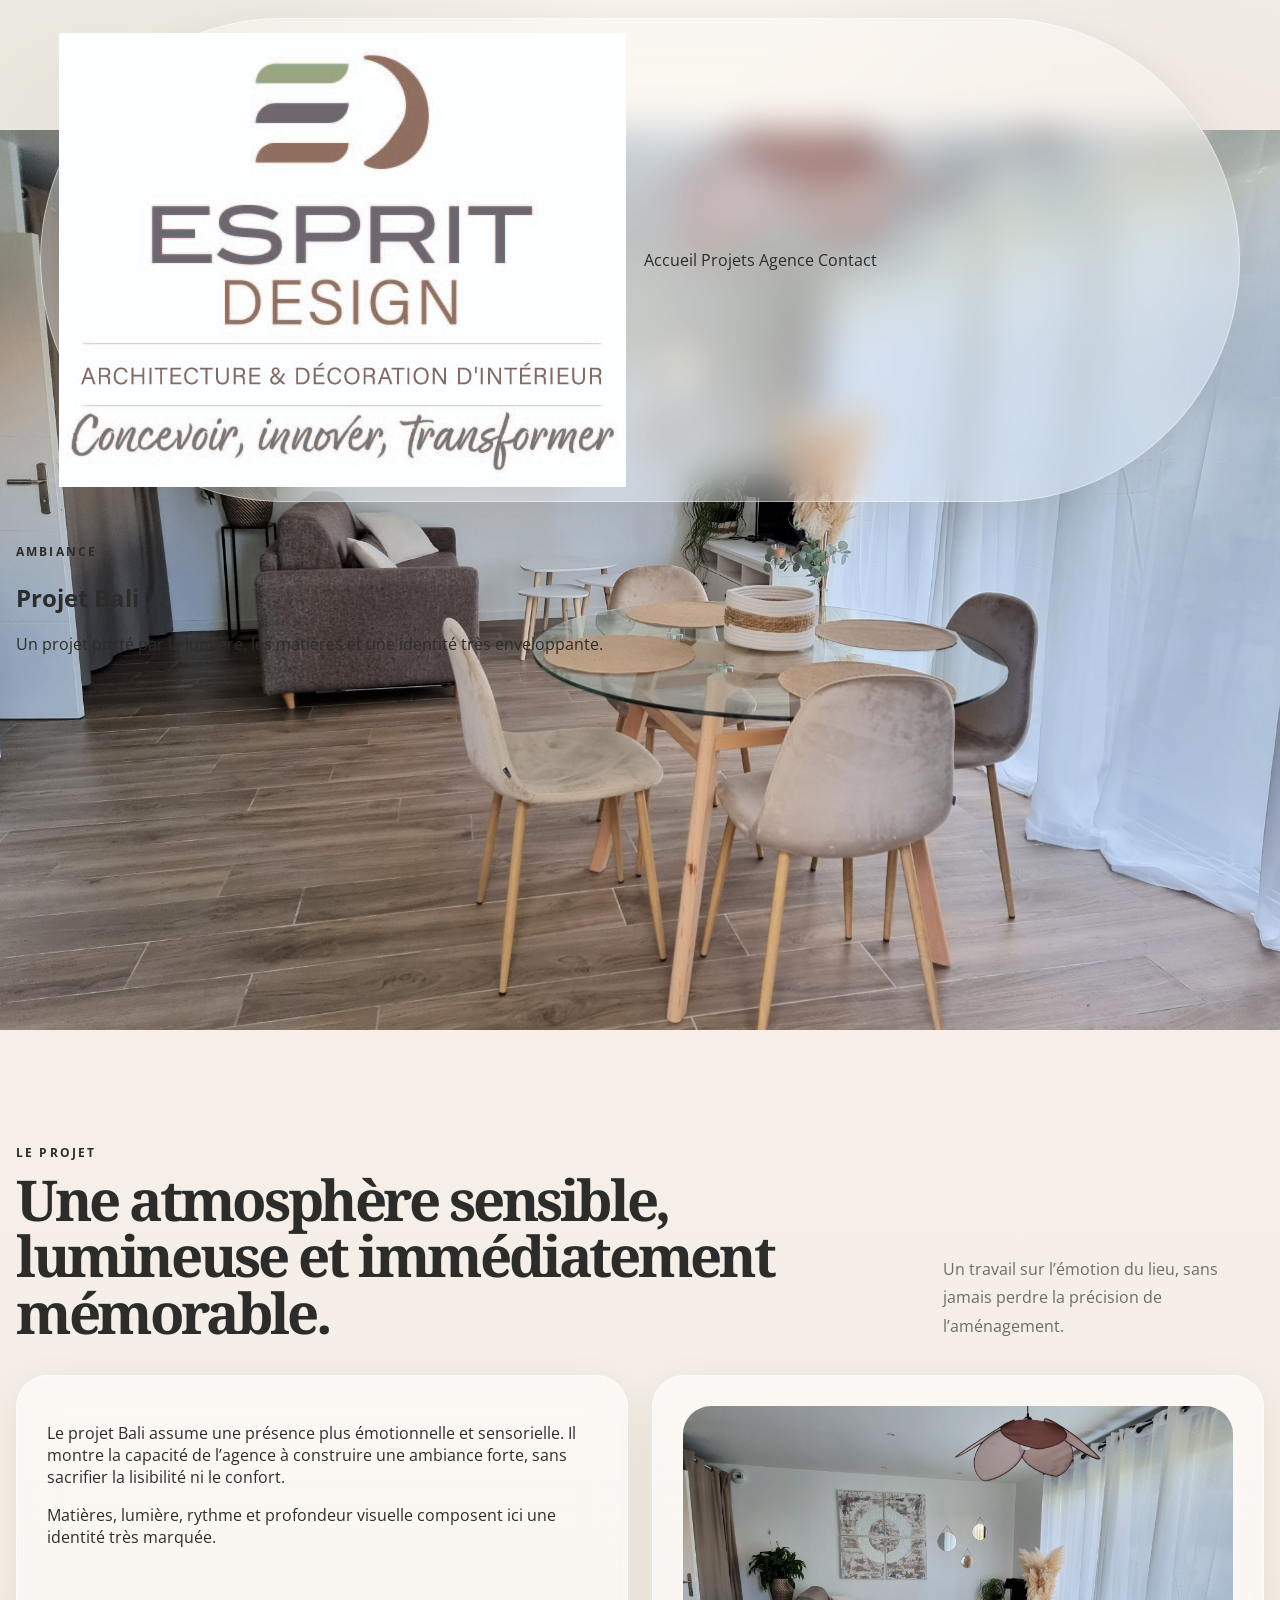
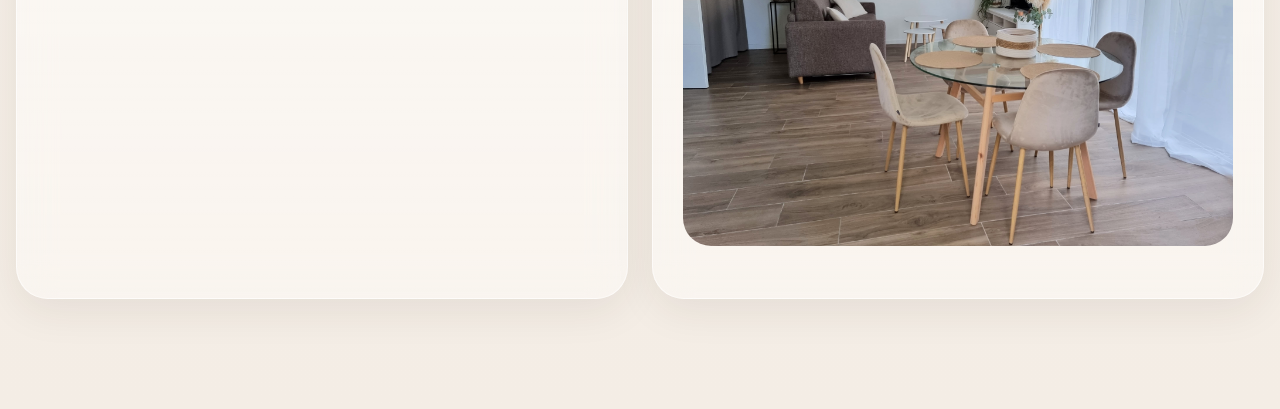
==== commit 2b612192: "Update projet-bali.html" ====
--- a/projet-bali.html
+++ b/projet-bali.html
@@ -1,129 +1,89 @@
-<!doctype html>
+<!DOCTYPE html>
 <html lang="fr">
 <head>
-  <meta charset="UTF-8">
-  <meta name="viewport" content="width=device-width, initial-scale=1.0">
-  <title>Projet Bali — Esprit Design</title>
-  <link rel="preconnect" href="https://fonts.googleapis.com">
-  <link rel="preconnect" href="https://fonts.gstatic.com" crossorigin>
-  <link href="https://fonts.googleapis.com/css2?family=Inter:wght@400;500;600;700;800&display=swap" rel="stylesheet">
-  <link rel="stylesheet" href="styles.css">
+  <meta charset="UTF-8" />
+  <meta name="viewport" content="width=device-width, initial-scale=1.0" />
+  <title>Projet Bali – Esprit Design</title>
+  <link rel="preconnect" href="https://fonts.googleapis.com" />
+  <link rel="preconnect" href="https://fonts.gstatic.com" crossorigin />
+  <link href="https://fonts.googleapis.com/css2?family=Noto+Serif:wght@400;600;700&family=Open+Sans:wght@300;400;500;600;700&display=swap" rel="stylesheet" />
+  <link rel="stylesheet" href="styles.css" />
 </head>
 <body>
+  <div class="page-bg"></div>
+
   <header class="site-header">
-    <div class="container">
-      <nav class="nav">
-        <a class="brand" href="index.html">
-          <img src="assets/logo-esprit-design.png" alt="Logo Esprit Design">
-          <span class="brand-name">Esprit Design</span>
-        </a>
+    <nav class="floating-nav" id="navbar">
+      <a class="brand" href="index.html">
+        <span class="brand-logo">
+          <img src="images/logo/logo-color.jpg" alt="Logo Esprit Design" />
+        </span>
+      </a>
 
-        <div class="nav-links open">
-          <a href="index.html#accueil">Accueil</a>
-          <a href="index.html#projets">Projets</a>
-          <a href="index.html#avis">Avis</a>
-          <a href="index.html#contact">Contact</a>
-        </div>
-      </nav>
-    </div>
+      <div class="nav-links" id="nav-links">
+        <a href="index.html#hero">Accueil</a>
+        <a href="projets/projets.html">Projets</a>
+        <a href="index.html#agency">Agence</a>
+        <a href="index.html#contact">Contact</a>
+      </div>
+
+      <button class="nav-toggle" id="nav-toggle" aria-label="Ouvrir le menu" aria-expanded="false">
+        <span></span>
+        <span></span>
+      </button>
+    </nav>
   </header>
 
-  <main style="padding-top:120px;">
-    <section class="section">
-      <div class="container">
-        <div class="section-head">
-          <div>
-            <span class="section-kicker">Projet</span>
-            <h2>Projet Bali</h2>
-          </div>
+  <main style="padding-top: 130px;">
+    <section class="hero-section">
+      <div class="hero-media">
+        <img src="images/bali/20231025_143308.jpg" alt="Projet Bali" />
+        <div class="hero-overlay"></div>
+      </div>
+
+      <div class="hero-inner">
+        <div class="hero-card reveal">
+          <span class="eyebrow">Ambiance</span>
+          <h1>Projet Bali</h1>
           <p>
-            Un projet résidentiel pensé autour de la lumière, des matières naturelles
-            et d’une ambiance douce, élégante et contemporaine.
+            Un projet porté par la lumière, les matières et une identité très enveloppante.
           </p>
-        </div>
-
-        <div class="projects-grid">
-          <div class="project-card" style="min-height:520px;">
-            <div class="project-image">
-              <img src="https://images.unsplash.com/photo-1494526585095-c41746248156?auto=format&fit=crop&w=1400&q=80" alt="Projet Bali 1">
-            </div>
-          </div>
-
-          <div class="project-card" style="min-height:520px;">
-            <div class="project-image">
-              <img src="https://images.unsplash.com/photo-1505693416388-ac5ce068fe85?auto=format&fit=crop&w=1400&q=80" alt="Projet Bali 2">
-            </div>
-          </div>
-
-          <div class="project-card" style="min-height:520px;">
-            <div class="project-image">
-              <img src="https://images.unsplash.com/photo-1505693536863-6d45be7858e1?auto=format&fit=crop&w=1400&q=80" alt="Projet Bali 3">
-            </div>
-          </div>
         </div>
       </div>
     </section>
 
     <section class="section">
-      <div class="container services-layout">
-        <article class="services-card">
-          <span class="section-kicker">Enjeux</span>
-          <h2>Les objectifs du projet.</h2>
-          <ul class="services-list">
-            <li>Créer une ambiance chaleureuse et lumineuse</li>
-            <li>Travailler les matières avec subtilité</li>
-            <li>Apporter une vraie cohérence d’ensemble</li>
-            <li>Faire dialoguer lignes contemporaines et douceur du lieu</li>
-          </ul>
+      <div class="section-head reveal">
+        <div>
+          <span class="section-kicker">Le projet</span>
+          <h2>Une atmosphère sensible, lumineuse et immédiatement mémorable.</h2>
+        </div>
+        <p>
+          Un travail sur l’émotion du lieu, sans jamais perdre la précision de l’aménagement.
+        </p>
+      </div>
+
+      <div class="split-grid">
+        <article class="agency-panel reveal">
+          <p>
+            Le projet Bali assume une présence plus émotionnelle et sensorielle.
+            Il montre la capacité de l’agence à construire une ambiance forte,
+            sans sacrifier la lisibilité ni le confort.
+          </p>
+          <p>
+            Matières, lumière, rythme et profondeur visuelle composent ici une identité très marquée.
+          </p>
         </article>
 
-        <article class="method-card">
-          <span class="section-kicker">Étapes</span>
-          <h2>Déroulé du projet.</h2>
-          <div class="steps">
-            <div class="step">
-              <div class="step-index">01</div>
-              <div>
-                <h3>Inspiration</h3>
-                <p>Définition de l’ambiance générale, des références et de la direction esthétique.</p>
-              </div>
-            </div>
-
-            <div class="step">
-              <div class="step-index">02</div>
-              <div>
-                <h3>Conception</h3>
-                <p>Structuration des volumes, des circulations et des grands équilibres visuels.</p>
-              </div>
-            </div>
-
-            <div class="step">
-              <div class="step-index">03</div>
-              <div>
-                <h3>Sélection</h3>
-                <p>Choix des matières, des teintes, des textures et des éléments d’aménagement.</p>
-              </div>
-            </div>
-
-            <div class="step">
-              <div class="step-index">04</div>
-              <div>
-                <h3>Finalisation</h3>
-                <p>Mise en cohérence du projet pour obtenir un lieu harmonieux, sensible et durable.</p>
-              </div>
-            </div>
+        <article class="agency-panel reveal">
+          <div class="agency-photo">
+            <img src="images/bali/20231025_143308.jpg" alt="Projet Bali" />
           </div>
         </article>
       </div>
     </section>
   </main>
 
-  <footer class="site-footer">
-    <div class="container footer-content">
-      <div>© <span id="year"></span> Esprit Design</div>
-    </div>
-  </footer>
-
   <script src="script.js"></script>
 </body>
 </html>
--- a/styles.css
+++ b/styles.css
@@ -1,126 +1,189 @@
 :root {
-  --bg: #f6f0e9;
-  --text: #1f2329;
-  --muted: #646661;
-  --shadow: 0 20px 60px rgba(18,18,18,.10);
-  --shadow-soft: 0 12px 34px rgba(18,18,18,.07);
-  --radius-xl: 34px;
-  --container: 1240px;
-}
-
-* { box-sizing: border-box; }
-html { scroll-behavior: smooth; }
+  --bg: #f6f1eb;
+  --bg-2: #efe7de;
+  --paper: rgba(255, 255, 255, 0.58);
+  --paper-strong: rgba(255, 255, 255, 0.78);
+  --ink: #2c2c2a;
+  --muted: #6e6b66;
+  --line: rgba(44, 44, 42, 0.08);
+
+  --sage: #95a086;
+  --taupe: #9b8377;
+  --stone: #cbc1b5;
+  --warm: #e8ddd0;
+
+  --shadow-soft: 0 12px 40px rgba(45, 35, 25, 0.08);
+  --shadow-strong: 0 24px 70px rgba(45, 35, 25, 0.14);
+
+  --radius-xs: 14px;
+  --radius-sm: 20px;
+  --radius-md: 28px;
+  --radius-lg: 38px;
+  --radius-xl: 54px;
+
+  --container: 1280px;
+  --nav-h: 84px;
+}
+
+* {
+  box-sizing: border-box;
+}
+
+html {
+  scroll-behavior: smooth;
+}
+
 body {
   margin: 0;
-  font-family: "Inter", -apple-system, BlinkMacSystemFont, "Helvetica Neue", Arial, sans-serif;
-  color: var(--text);
+  font-family: 'Open Sans', sans-serif;
+  color: var(--ink);
   background:
-    radial-gradient(circle at top left, rgba(147,160,124,.10), transparent 20%),
-    radial-gradient(circle at top right, rgba(116,123,144,.10), transparent 24%),
-    linear-gradient(180deg, #f8f3ed 0%, #f4efe8 100%);
-}
-img { max-width: 100%; display: block; }
-a { color: inherit; text-decoration: none; }
-
-.page-bg {
+    radial-gradient(circle at 8% 8%, rgba(149,160,134,0.18), transparent 24%),
+    radial-gradient(circle at 92% 12%, rgba(155,131,119,0.12), transparent 22%),
+    linear-gradient(180deg, #f7f2ec 0%, #f4ede5 100%);
+  overflow-x: hidden;
+}
+
+img {
+  display: block;
+  max-width: 100%;
+}
+
+a {
+  color: inherit;
+  text-decoration: none;
+}
+
+.page-noise {
   position: fixed;
   inset: 0;
   pointer-events: none;
+  background:
+    radial-gradient(circle at 15% 85%, rgba(149,160,134,0.08), transparent 18%),
+    radial-gradient(circle at 88% 82%, rgba(155,131,119,0.08), transparent 20%);
   z-index: -1;
 }
 
-.container {
-  width: min(var(--container), calc(100% - 32px));
-  margin: 0 auto;
-}
-
 .site-header {
-  position: sticky;
-  top: 14px;
+  position: fixed;
+  inset: 18px 0 auto 0;
   z-index: 1000;
-  padding-top: 14px;
-}
-
-.nav {
-  min-height: 78px;
+  display: flex;
+  justify-content: center;
+  pointer-events: none;
+}
+
+.floating-nav {
+  width: min(calc(100% - 24px), 1200px);
+  min-height: var(--nav-h);
+  padding: 14px 18px;
+  border-radius: 999px;
   display: grid;
   grid-template-columns: auto 1fr auto;
   align-items: center;
-  gap: 16px;
-  padding: 12px 16px;
-  background: rgba(255,255,255,.74);
-  border: 1px solid rgba(255,255,255,.62);
-  backdrop-filter: blur(18px);
-  -webkit-backdrop-filter: blur(18px);
-  border-radius: 999px;
+  gap: 18px;
+  background: rgba(255,255,255,0.36);
+  border: 1px solid rgba(255,255,255,0.46);
+  backdrop-filter: blur(18px) saturate(140%);
+  -webkit-backdrop-filter: blur(18px) saturate(140%);
   box-shadow: var(--shadow-soft);
+  pointer-events: auto;
+  transition: transform .35s ease, background .35s ease, box-shadow .35s ease, border-color .35s ease;
+}
+
+.floating-nav.is-scrolled {
+  background: rgba(255,255,255,0.55);
+  box-shadow: 0 16px 50px rgba(45, 35, 25, 0.12);
 }
 
 .brand {
-  display: flex;
+  display: inline-flex;
   align-items: center;
   gap: 12px;
-}
-
-.brand img {
-  width: 46px;
-  height: 46px;
+  min-width: 0;
+}
+
+.brand-mark {
+  width: 48px;
+  height: 48px;
+  border-radius: 16px;
+  display: grid;
+  place-items: center;
+  overflow: hidden;
+  background: linear-gradient(145deg, rgba(255,255,255,0.82), rgba(255,255,255,0.46));
+  border: 1px solid rgba(255,255,255,0.55);
+  box-shadow: inset 0 0 0 1px rgba(44,44,42,0.04);
+  font-family: 'Noto Serif', serif;
+  font-size: 18px;
+  color: var(--ink);
+}
+
+.brand-mark img {
+  width: 100%;
+  height: 100%;
   object-fit: contain;
-  border-radius: 14px;
-  background: rgba(255,255,255,.82);
-  padding: 4px;
-}
-
-.brand-name {
-  font-size: .98rem;
-  font-weight: 700;
-  letter-spacing: -.03em;
-}
-
-.nav-links {
+}
+
+.brand-text {
+  font-size: 15px;
+  font-weight: 600;
+  letter-spacing: -0.02em;
+  white-space: nowrap;
+}
+
+.nav-center {
   justify-self: center;
   display: flex;
   align-items: center;
   gap: 8px;
+  background: rgba(255,255,255,0.3);
+  border: 1px solid rgba(255,255,255,0.35);
+  border-radius: 999px;
   padding: 8px;
+}
+
+.nav-center a {
+  position: relative;
+  display: inline-flex;
+  align-items: center;
+  min-height: 42px;
+  padding: 0 16px;
   border-radius: 999px;
-  background: rgba(255,255,255,.56);
-  border: 1px solid rgba(31,35,41,.05);
-}
-
-.nav-links a {
-  padding: 10px 14px;
+  color: #403d39;
+  font-size: 14px;
+  font-weight: 600;
+  transition: transform .3s ease, color .3s ease, background .3s ease;
+}
+
+.nav-center a:hover {
+  background: rgba(255,255,255,0.5);
+  transform: translateY(-1px);
+}
+
+.nav-toggle {
+  display: none;
+  width: 46px;
+  height: 46px;
+  border: 0;
+  border-radius: 16px;
+  background: rgba(255,255,255,0.42);
+  cursor: pointer;
+  padding: 0;
+}
+
+.nav-toggle span {
+  display: block;
+  width: 18px;
+  height: 2px;
+  background: var(--ink);
+  margin: 6px auto;
   border-radius: 999px;
-  font-size: .94rem;
-  font-weight: 500;
-  color: #40444b;
-  transition: background .28s ease, color .28s ease, transform .28s ease;
-}
-
-.nav-links a:hover {
-  background: rgba(31,35,41,.06);
-  color: var(--text);
-  transform: translateY(-1px);
-}
-
-.mobile-toggle {
-  display: none;
-  border: none;
-  background: rgba(255,255,255,.8);
-  width: 44px;
-  height: 44px;
-  border-radius: 14px;
-  font-size: 1.1rem;
-  cursor: pointer;
-}
-
-.hero {
+}
+
+.hero-section {
   position: relative;
-  min-height: 92vh;
-  display: flex;
-  align-items: center;
+  min-height: 100svh;
   overflow: hidden;
-  padding: 84px 0 52px;
 }
 
 .hero-media {
@@ -132,176 +195,191 @@
   width: 100%;
   height: 100%;
   object-fit: cover;
-  transform: scale(1.03);
-}
-
-.hero-overlay {
+  transform: scale(1.02);
+  transition: transform .35s ease-out;
+}
+
+.hero-shade {
   position: absolute;
   inset: 0;
   background:
-    linear-gradient(115deg, rgba(17,20,23,.56) 0%, rgba(17,20,23,.18) 36%, rgba(17,20,23,.22) 62%, rgba(17,20,23,.52) 100%),
-    linear-gradient(180deg, rgba(17,20,23,.18), rgba(17,20,23,.36));
-}
-
-.hero-content {
+    linear-gradient(115deg, rgba(25,24,23,0.58) 0%, rgba(25,24,23,0.18) 32%, rgba(25,24,23,0.22) 66%, rgba(25,24,23,0.52) 100%),
+    linear-gradient(180deg, rgba(25,24,23,0.10), rgba(25,24,23,0.34));
+}
+
+.hero-glow {
+  position: absolute;
+  border-radius: 999px;
+  filter: blur(40px);
+  opacity: .35;
+}
+
+.hero-glow-a {
+  width: 340px;
+  height: 340px;
+  background: rgba(149,160,134,0.28);
+  top: 12%;
+  right: 8%;
+}
+
+.hero-glow-b {
+  width: 260px;
+  height: 260px;
+  background: rgba(232,221,208,0.22);
+  bottom: 10%;
+  left: 10%;
+}
+
+.hero-inner {
   position: relative;
   z-index: 2;
-}
-
-.hero-card {
-  max-width: 760px;
-  padding: clamp(26px, 4vw, 42px);
+  min-height: 100svh;
+  width: min(calc(100% - 32px), var(--container));
+  margin: 0 auto;
+  display: flex;
+  align-items: center;
+  padding-top: 110px;
+  padding-bottom: 60px;
+}
+
+.hero-copy {
+  width: min(760px, 100%);
+  padding: clamp(28px, 4vw, 42px);
   border-radius: var(--radius-xl);
-  background: rgba(255,255,255,.14);
-  border: 1px solid rgba(255,255,255,.18);
-  backdrop-filter: blur(10px);
-  -webkit-backdrop-filter: blur(10px);
-  box-shadow: 0 30px 80px rgba(0,0,0,.16);
-  color: white;
+  background: linear-gradient(180deg, rgba(255,255,255,0.18), rgba(255,255,255,0.10));
+  border: 1px solid rgba(255,255,255,0.18);
+  backdrop-filter: blur(14px) saturate(125%);
+  -webkit-backdrop-filter: blur(14px) saturate(125%);
+  box-shadow: 0 30px 90px rgba(0,0,0,0.16);
 }
 
 .eyebrow,
 .section-kicker {
   display: inline-block;
-  font-size: .78rem;
+  font-size: 12px;
   font-weight: 700;
-  letter-spacing: .12em;
+  letter-spacing: 0.18em;
   text-transform: uppercase;
 }
 
-.hero-card h1 {
+.hero-copy,
+.hero-copy * {
+  color: #fff;
+}
+
+.hero-copy h1 {
   margin: 18px 0 16px;
-  font-size: clamp(2.7rem, 7vw, 5.6rem);
-  line-height: .96;
-  letter-spacing: -.07em;
-}
-
-.hero-card p {
+  font-family: 'Noto Serif', serif;
+  font-size: clamp(3rem, 7vw, 6.2rem);
+  line-height: 0.96;
+  letter-spacing: -0.065em;
+}
+
+.hero-copy p {
   margin: 0;
-  max-width: 56ch;
-  font-size: 1.06rem;
+  max-width: 52ch;
+  font-size: 18px;
   line-height: 1.75;
-  color: rgba(255,255,255,.9);
-}
-
-.hero-actions,
-.contact-actions {
+  color: rgba(255,255,255,0.9);
+}
+
+.hero-actions {
   display: flex;
   flex-wrap: wrap;
-  gap: 12px;
-  margin-top: 26px;
+  gap: 14px;
+  margin-top: 28px;
 }
 
 .btn {
+  min-height: 54px;
+  padding: 0 20px;
+  border-radius: 999px;
   display: inline-flex;
   align-items: center;
   justify-content: center;
-  min-height: 50px;
-  padding: 0 18px;
-  border-radius: 999px;
-  font-size: .95rem;
-  font-weight: 600;
-  transition: transform .28s ease, box-shadow .28s ease, background .28s ease;
-}
-
-.btn:hover { transform: translateY(-2px); }
+  font-size: 14px;
+  font-weight: 700;
+  letter-spacing: -0.01em;
+  transition: transform .3s ease, box-shadow .3s ease, background .3s ease, color .3s ease;
+}
+
+.btn:hover {
+  transform: translateY(-2px);
+}
 
 .btn-primary {
-  background: white;
-  color: var(--text);
-  box-shadow: 0 16px 34px rgba(0,0,0,.10);
+  background: rgba(255,255,255,0.92);
+  color: var(--ink) !important;
+  box-shadow: 0 14px 30px rgba(0,0,0,0.12);
 }
 
 .btn-secondary {
-  background: rgba(255,255,255,.14);
-  color: white;
-  border: 1px solid rgba(255,255,255,.24);
-}
-
-.section { padding: 70px 0; }
+  background: rgba(255,255,255,0.16);
+  border: 1px solid rgba(255,255,255,0.22);
+  color: #fff !important;
+}
+
+.btn-dark {
+  background: linear-gradient(135deg, rgba(149,160,134,0.95), rgba(155,131,119,0.9));
+  color: #fff;
+  box-shadow: 0 18px 36px rgba(45, 35, 25, 0.16);
+}
+
+.section {
+  width: min(calc(100% - 32px), var(--container));
+  margin: 0 auto;
+  padding: 110px 0;
+}
 
 .section-head {
   display: flex;
   justify-content: space-between;
-  align-items: end;
-  gap: 24px;
-  margin-bottom: 28px;
-}
-
-.section-head h2 {
+  gap: 28px;
+  align-items: flex-end;
+  margin-bottom: 34px;
+}
+
+.section-head h2,
+.panel-head h2,
+.agency-copy h2,
+.contact-shell h2 {
   margin: 10px 0 0;
-  font-size: clamp(2.1rem, 5vw, 4rem);
-  line-height: .98;
-  letter-spacing: -.06em;
-}
-
-.section-head p {
+  font-family: 'Noto Serif', serif;
+  font-size: clamp(2rem, 4.4vw, 4rem);
+  line-height: 1;
+  letter-spacing: -0.06em;
+  color: var(--ink);
+}
+
+.section-head p,
+.agency-copy p,
+.contact-shell p {
+  max-width: 44ch;
   margin: 0;
-  max-width: 44ch;
   color: var(--muted);
-  line-height: 1.75;
-}
-
-.intro-grid,
-.projects-grid,
-.reviews-grid {
+  line-height: 1.8;
+}
+
+.projects-grid {
   display: grid;
   grid-template-columns: repeat(3, minmax(0, 1fr));
-  gap: 18px;
-}
-
-.intro-card,
-.services-card,
-.method-card,
-.review-card,
-.contact-card {
-  background: rgba(255,255,255,.66);
-  border: 1px solid rgba(31,35,41,.06);
-  border-radius: 28px;
-  box-shadow: var(--shadow-soft);
-  backdrop-filter: blur(12px);
-  -webkit-backdrop-filter: blur(12px);
-}
-
-.intro-card,
-.review-card {
-  padding: 24px;
-}
-
-.intro-label {
-  display: inline-block;
-  margin-bottom: 18px;
-  font-size: .78rem;
-  font-weight: 700;
-  text-transform: uppercase;
-  letter-spacing: .1em;
-  color: var(--muted);
-}
-
-.intro-card h3 {
-  margin: 0 0 10px;
-  font-size: 1.4rem;
-  letter-spacing: -.04em;
-}
-
-.intro-card p {
-  margin: 0;
-  color: var(--muted);
-  line-height: 1.7;
+  gap: 22px;
 }
 
 .project-card {
   position: relative;
+  min-height: 640px;
+  border-radius: 34px;
   overflow: hidden;
-  border-radius: 30px;
-  min-height: 460px;
+  isolation: isolate;
   box-shadow: var(--shadow-soft);
-  transition: transform .35s ease, box-shadow .35s ease;
+  transform: translateY(0) scale(1);
+  transition: transform .55s cubic-bezier(.2,.8,.2,1), box-shadow .55s cubic-bezier(.2,.8,.2,1);
 }
 
 .project-card:hover {
-  transform: translateY(-6px);
-  box-shadow: var(--shadow);
+  transform: translateY(-8px) scale(1.01);
+  box-shadow: var(--shadow-strong);
 }
 
 .project-image {
@@ -313,11 +391,12 @@
   width: 100%;
   height: 100%;
   object-fit: cover;
-  transition: transform .65s ease;
+  transition: transform 1.1s cubic-bezier(.2,.8,.2,1), filter .7s ease;
 }
 
 .project-card:hover .project-image img {
-  transform: scale(1.05);
+  transform: scale(1.08);
+  filter: saturate(1.04) contrast(1.02);
 }
 
 .project-image::after {
@@ -325,360 +404,470 @@
   position: absolute;
   inset: 0;
   background:
-    linear-gradient(180deg, rgba(22,22,22,.08) 0%, rgba(22,22,22,.12) 24%, rgba(22,22,22,.58) 100%);
-}
-
-.project-content {
+    linear-gradient(180deg, rgba(23,22,20,0.08) 0%, rgba(23,22,20,0.1) 30%, rgba(23,22,20,0.62) 100%);
+}
+
+.project-glass {
   position: absolute;
-  inset: auto 16px 16px 16px;
+  inset: auto 18px 18px 18px;
   z-index: 2;
-  padding: 18px;
-  border-radius: 22px;
-  background: rgba(255,255,255,.16);
-  border: 1px solid rgba(255,255,255,.18);
-  backdrop-filter: blur(10px);
-  -webkit-backdrop-filter: blur(10px);
-  color: white;
-}
-
-.project-meta {
-  display: flex;
-  justify-content: space-between;
-  gap: 10px;
-  margin-bottom: 10px;
-}
-
-.project-tag,
-.project-type,
-.project-cta {
+  padding: 20px 20px 18px;
+  border-radius: 24px;
+  background: linear-gradient(180deg, rgba(255,255,255,0.26), rgba(255,255,255,0.12));
+  border: 1px solid rgba(255,255,255,0.22);
+  backdrop-filter: blur(14px) saturate(125%);
+  -webkit-backdrop-filter: blur(14px) saturate(125%);
+  box-shadow: inset 0 1px 0 rgba(255,255,255,0.16);
+  transition: transform .5s cubic-bezier(.2,.8,.2,1), background .4s ease;
+}
+
+.project-card:hover .project-glass {
+  transform: translateY(-4px);
+  background: linear-gradient(180deg, rgba(255,255,255,0.30), rgba(255,255,255,0.14));
+}
+
+.project-tag {
   display: inline-flex;
+  min-height: 32px;
   align-items: center;
-  min-height: 32px;
   padding: 0 12px;
   border-radius: 999px;
-  background: rgba(255,255,255,.16);
-  border: 1px solid rgba(255,255,255,.18);
-  font-size: .8rem;
-}
-
-.project-content h3 {
-  margin: 0 0 8px;
-  font-size: 1.56rem;
-  letter-spacing: -.05em;
-}
-
-.project-content p {
-  margin: 0 0 14px;
-  line-height: 1.68;
-  color: rgba(255,255,255,.92);
-}
-
-.services-layout {
+  background: rgba(255,255,255,0.18);
+  border: 1px solid rgba(255,255,255,0.18);
+  color: #fff;
+  font-size: 12px;
+  font-weight: 700;
+  letter-spacing: 0.08em;
+  text-transform: uppercase;
+}
+
+.project-glass h3 {
+  margin: 14px 0 10px;
+  font-family: 'Noto Serif', serif;
+  font-size: clamp(2rem, 4vw, 3.1rem);
+  line-height: 0.95;
+  letter-spacing: -0.08em;
+  color: #fff;
+}
+
+.project-glass p {
+  margin: 0;
+  color: rgba(255,255,255,0.9);
+  line-height: 1.7;
+  font-size: 15px;
+}
+
+.projects-cta {
+  margin-top: 28px;
+  display: flex;
+  justify-content: center;
+}
+
+.split-grid {
   display: grid;
-  grid-template-columns: .95fr 1.05fr;
-  gap: 18px;
-}
-
-.services-card,
-.method-card {
+  grid-template-columns: 1fr 1fr;
+  gap: 24px;
+}
+
+.reviews-panel,
+.agency-panel,
+.service-card,
+.step-card,
+.contact-shell {
+  background: linear-gradient(180deg, rgba(255,255,255,0.58), rgba(255,255,255,0.42));
+  border: 1px solid rgba(255,255,255,0.56);
+  box-shadow: var(--shadow-soft);
+  border-radius: 32px;
+  backdrop-filter: blur(18px) saturate(125%);
+  -webkit-backdrop-filter: blur(18px) saturate(125%);
+}
+
+.reviews-panel,
+.agency-panel {
   padding: 30px;
 }
 
-.services-card h2,
-.method-card h2,
-.contact-card h2 {
-  margin: 10px 0 20px;
-  font-size: clamp(2rem, 4vw, 3.2rem);
-  line-height: 1;
-  letter-spacing: -.06em;
-}
-
-.services-list {
-  list-style: none;
-  margin: 0;
-  padding: 0;
+.panel-head {
+  margin-bottom: 18px;
+}
+
+.review-card {
+  padding: 18px 18px 16px;
+  border-radius: 22px;
+  background: rgba(255,255,255,0.54);
+  border: 1px solid rgba(44,44,42,0.06);
+  margin-top: 14px;
+  transition: transform .35s ease, box-shadow .35s ease, background .35s ease;
+}
+
+.review-card:hover {
+  transform: translateY(-4px);
+  box-shadow: 0 18px 34px rgba(45,35,25,0.08);
+  background: rgba(255,255,255,0.7);
+}
+
+.stars {
+  letter-spacing: 0.18em;
+  color: var(--taupe);
+  font-size: 14px;
+  margin-bottom: 12px;
+}
+
+.review-card p {
+  margin: 0 0 10px;
+  line-height: 1.8;
+  color: #4e4a45;
+}
+
+.review-card span {
+  font-size: 14px;
+  font-weight: 700;
+  color: var(--muted);
+}
+
+.agency-photo {
+  border-radius: 28px;
+  overflow: hidden;
+  margin-bottom: 22px;
+}
+
+.agency-photo img {
+  width: 100%;
+  height: 440px;
+  object-fit: cover;
+  transition: transform .9s cubic-bezier(.2,.8,.2,1);
+}
+
+.agency-panel:hover .agency-photo img {
+  transform: scale(1.04);
+}
+
+.agency-copy p {
+  margin-top: 0;
+  margin-bottom: 14px;
+}
+
+.services-grid {
   display: grid;
-  gap: 12px;
-}
-
-.services-list li {
-  padding: 15px 16px;
-  border-radius: 18px;
-  background: rgba(255,255,255,.74);
-  border: 1px solid rgba(31,35,41,.06);
-}
-
-.steps {
-  display: grid;
-  gap: 12px;
-}
-
-.step {
-  display: grid;
-  grid-template-columns: 58px 1fr;
-  gap: 16px;
-  padding: 16px;
-  background: rgba(255,255,255,.74);
-  border: 1px solid rgba(31,35,41,.06);
-  border-radius: 20px;
-}
-
-.step-index {
-  width: 58px;
-  height: 58px;
-  border-radius: 18px;
+  grid-template-columns: repeat(3, minmax(0, 1fr));
+  gap: 22px;
+}
+
+.service-card {
+  position: relative;
+  padding: 28px;
+  overflow: hidden;
+  transition: transform .45s cubic-bezier(.2,.8,.2,1), box-shadow .45s ease;
+}
+
+.service-card::before {
+  content: "";
+  position: absolute;
+  inset: auto -10% -42% auto;
+  width: 180px;
+  height: 180px;
+  border-radius: 999px;
+  background: radial-gradient(circle, rgba(149,160,134,0.16), transparent 66%);
+  pointer-events: none;
+}
+
+.service-card:hover {
+  transform: translateY(-6px);
+  box-shadow: var(--shadow-strong);
+}
+
+.service-index {
+  width: 54px;
+  height: 54px;
   display: grid;
   place-items: center;
+  border-radius: 18px;
+  background: linear-gradient(135deg, rgba(149,160,134,0.26), rgba(155,131,119,0.24));
+  color: var(--ink);
   font-weight: 700;
-  background: linear-gradient(135deg, rgba(147,160,124,.26), rgba(116,123,144,.20), rgba(154,125,111,.18));
-}
-
-.step h3 {
-  margin: 2px 0 6px;
-  font-size: 1.1rem;
-}
-
-.step p {
+  margin-bottom: 18px;
+}
+
+.service-card h3,
+.step-card h3 {
+  margin: 0 0 12px;
+  font-family: 'Noto Serif', serif;
+  font-size: 28px;
+  line-height: 1.05;
+  letter-spacing: -0.04em;
+}
+
+.service-card p,
+.step-card p {
   margin: 0;
   color: var(--muted);
-  line-height: 1.65;
-}
-
-.reviews-link {
+  line-height: 1.8;
+}
+
+.service-link {
+  display: inline-block;
+  margin-top: 18px;
+  font-size: 13px;
+  font-weight: 700;
+  letter-spacing: 0.08em;
+  text-transform: uppercase;
+  color: var(--taupe);
+}
+
+.steps-grid {
+  display: grid;
+  grid-template-columns: repeat(4, minmax(0, 1fr));
+  gap: 20px;
+}
+
+.step-card {
+  padding: 26px;
+  transition: transform .35s ease, box-shadow .35s ease;
+}
+
+.step-card:hover {
+  transform: translateY(-4px);
+  box-shadow: var(--shadow-soft);
+}
+
+.step-number {
   display: inline-block;
   margin-bottom: 18px;
-}
-
-.google-score {
-  display: inline-flex;
-  align-items: center;
-  gap: 16px;
-  padding: 16px 20px;
-  border-radius: 20px;
-  background: rgba(255,255,255,.7);
-  border: 1px solid rgba(31,35,41,.06);
-  box-shadow: var(--shadow-soft);
-  transition: transform .28s ease, box-shadow .28s ease;
-}
-
-.reviews-link:hover .google-score {
-  transform: translateY(-3px);
-  box-shadow: var(--shadow);
-}
-
-.score-number {
-  font-size: 2rem;
-  font-weight: 800;
-  letter-spacing: -.06em;
-}
-
-.stars {
-  letter-spacing: .14em;
-  font-size: 1.08rem;
-}
-
-.score-text {
-  color: var(--muted);
-  font-size: .92rem;
-}
-
-.review-card {
-  min-height: 280px;
+  font-size: 12px;
+  font-weight: 700;
+  letter-spacing: 0.18em;
+  color: var(--sage);
+}
+
+.contact-shell {
+  padding: 34px;
+  text-align: center;
+}
+
+.contact-lines {
   display: flex;
   flex-direction: column;
-  transition: transform .28s ease, box-shadow .28s ease;
-}
-
-.review-card:hover {
-  transform: translateY(-4px);
-  box-shadow: var(--shadow);
-}
-
-.review-stars {
-  font-size: 1rem;
-  letter-spacing: .18em;
-  margin-bottom: 18px;
-}
-
-.review-card p {
-  margin: 0;
-  font-size: 1rem;
-  line-height: 1.78;
-  color: #454741;
-}
-
-.review-author {
-  margin-top: auto;
-  padding-top: 18px;
-  color: var(--muted);
-  font-size: .92rem;
-}
-
-.contact-card {
-  padding: 34px;
-  display: flex;
-  justify-content: space-between;
-  align-items: center;
-  gap: 24px;
-}
-
-.contact-card p {
-  margin: 0;
-  color: var(--muted);
-  line-height: 1.75;
-  max-width: 48ch;
-}
-
-.contact-infos {
+  gap: 10px;
+  margin-top: 22px;
+}
+
+.contact-lines a {
+  font-family: 'Noto Serif', serif;
+  font-size: clamp(1.35rem, 2.8vw, 2rem);
+  letter-spacing: -0.04em;
+  transition: color .3s ease, transform .3s ease;
+}
+
+.contact-lines a:hover {
+  color: var(--taupe);
+  transform: translateY(-1px);
+}
+
+.site-footer {
+  width: min(calc(100% - 32px), var(--container));
+  margin: 0 auto;
+  padding: 18px 0 42px;
+}
+
+.footer-inner {
+  padding: 24px 28px;
+  border-radius: 30px;
+  background: linear-gradient(180deg, rgba(255,255,255,0.42), rgba(255,255,255,0.30));
+  border: 1px solid rgba(255,255,255,0.52);
+  backdrop-filter: blur(16px);
+  -webkit-backdrop-filter: blur(16px);
+  box-shadow: var(--shadow-soft);
   display: flex;
   flex-direction: column;
-  gap: 8px;
-  margin-top: 18px;
-}
-
-.contact-infos a {
-  font-weight: 600;
-}
-
-.site-footer {
-  padding: 24px 0 40px;
+  gap: 14px;
+}
+
+.footer-brand {
+  font-family: 'Noto Serif', serif;
+  font-size: 24px;
+  letter-spacing: -0.05em;
+}
+
+.footer-links {
+  display: flex;
+  flex-wrap: wrap;
+  gap: 18px;
   color: var(--muted);
 }
 
-.footer-content {
-  display: flex;
-  justify-content: flex-start;
+.footer-copy {
+  color: var(--muted);
+  font-size: 14px;
 }
 
 .reveal {
   opacity: 0;
-  transform: translateY(24px);
-  transition: opacity .8s ease, transform .8s ease;
+  transform: translateY(40px) scale(0.985);
+  transition: opacity .9s cubic-bezier(.2,.8,.2,1), transform .9s cubic-bezier(.2,.8,.2,1);
 }
 
 .reveal.is-visible {
   opacity: 1;
-  transform: translateY(0);
-}
-
-@media (max-width: 1100px) {
-  .intro-grid,
+  transform: translateY(0) scale(1);
+}
+
+@media (max-width: 1180px) {
   .projects-grid,
-  .reviews-grid,
-  .services-layout {
+  .services-grid {
     grid-template-columns: 1fr 1fr;
   }
 
-  .services-card {
-    grid-column: 1 / -1;
+  .steps-grid {
+    grid-template-columns: 1fr 1fr;
+  }
+
+  .project-card {
+    min-height: 560px;
   }
 }
 
 @media (max-width: 920px) {
-  .nav {
+  .floating-nav {
     grid-template-columns: auto auto;
     grid-template-areas:
       "brand toggle"
       "menu menu";
-    gap: 12px;
-    border-radius: 28px;
-  }
-
-  .brand { grid-area: brand; }
-
-  .mobile-toggle {
+    border-radius: 30px;
+  }
+
+  .brand {
+    grid-area: brand;
+  }
+
+  .nav-toggle {
     grid-area: toggle;
+    display: block;
     justify-self: end;
-    display: inline-grid;
-    place-items: center;
-  }
-
-  .nav-links {
+  }
+
+  .nav-center {
     grid-area: menu;
     display: none;
-    justify-self: stretch;
+    width: 100%;
     justify-content: center;
     flex-wrap: wrap;
-    padding: 12px;
     border-radius: 24px;
   }
 
-  .nav-links.open { display: flex; }
+  .nav-center.is-open {
+    display: flex;
+  }
+
+  .hero-inner {
+    align-items: flex-end;
+    padding-bottom: 70px;
+  }
 
   .section-head,
-  .contact-card {
-    flex-direction: column;
-    align-items: flex-start;
-  }
-
-  .intro-grid,
+  .split-grid,
+  .services-grid,
   .projects-grid,
-  .reviews-grid,
-  .services-layout {
+  .steps-grid {
     grid-template-columns: 1fr;
-  }
-
-  .hero { min-height: 84vh; }
+    display: grid;
+  }
+
+  .section-head {
+    align-items: start;
+  }
+
+  .project-card {
+    min-height: 520px;
+  }
 }
 
 @media (max-width: 640px) {
-  .container {
-    width: min(var(--container), calc(100% - 22px));
-  }
-
   .site-header {
-    top: 10px;
-    padding-top: 10px;
-  }
-
-  .nav {
+    inset: 10px 0 auto 0;
+  }
+
+  .floating-nav {
+    width: calc(100% - 16px);
     padding: 10px 12px;
   }
 
-  .brand img {
+  .brand-mark {
     width: 42px;
     height: 42px;
-  }
-
-  .hero {
-    padding-top: 70px;
-    min-height: 78vh;
-  }
-
-  .hero-card {
+    border-radius: 14px;
+  }
+
+  .brand-text {
+    font-size: 14px;
+  }
+
+  .hero-copy {
     padding: 22px 18px;
-    border-radius: 24px;
-  }
-
-  .hero-card h1 {
-    font-size: clamp(2.3rem, 13vw, 3.4rem);
-  }
-
+    border-radius: 28px;
+  }
+
+  .hero-copy h1 {
+    font-size: clamp(2.45rem, 12vw, 4rem);
+  }
+
+  .hero-copy p {
+    font-size: 16px;
+  }
+
+  .hero-actions,
   .btn {
     width: 100%;
   }
 
-  .hero-actions,
-  .contact-actions {
-    width: 100%;
+  .btn {
+    min-height: 52px;
   }
 
   .project-card {
-    min-height: 380px;
-  }
-
-  .project-content {
-    inset: auto 12px 12px 12px;
-    padding: 14px;
-  }
-
-  .step {
-    grid-template-columns: 48px 1fr;
-  }
-
-  .step-index {
-    width: 48px;
-    height: 48px;
-    border-radius: 14px;
-  }
-}
+    min-height: 430px;
+  }
+
+  .project-glass h3 {
+    font-size: 2.1rem;
+  }
+
+  .agency-photo img {
+    height: 320px;
+  }
+
+  .reviews-panel,
+  .agency-panel,
+  .service-card,
+  .step-card,
+  .contact-shell {
+    padding: 22px;
+    border-radius: 24px;
+  }
+
+  .site-footer {
+    width: calc(100% - 16px);
+  }
+
+  .footer-inner {
+    padding: 20px;
+    border-radius: 24px;
+  }
+}
+
+@media (prefers-reduced-motion: reduce) {
+  html {
+    scroll-behavior: auto;
+  }
+
+  *,
+  *::before,
+  *::after {
+    animation: none !important;
+    transition: none !important;
+  }
+
+  .reveal {
+    opacity: 1;
+    transform: none;
+  }
+}
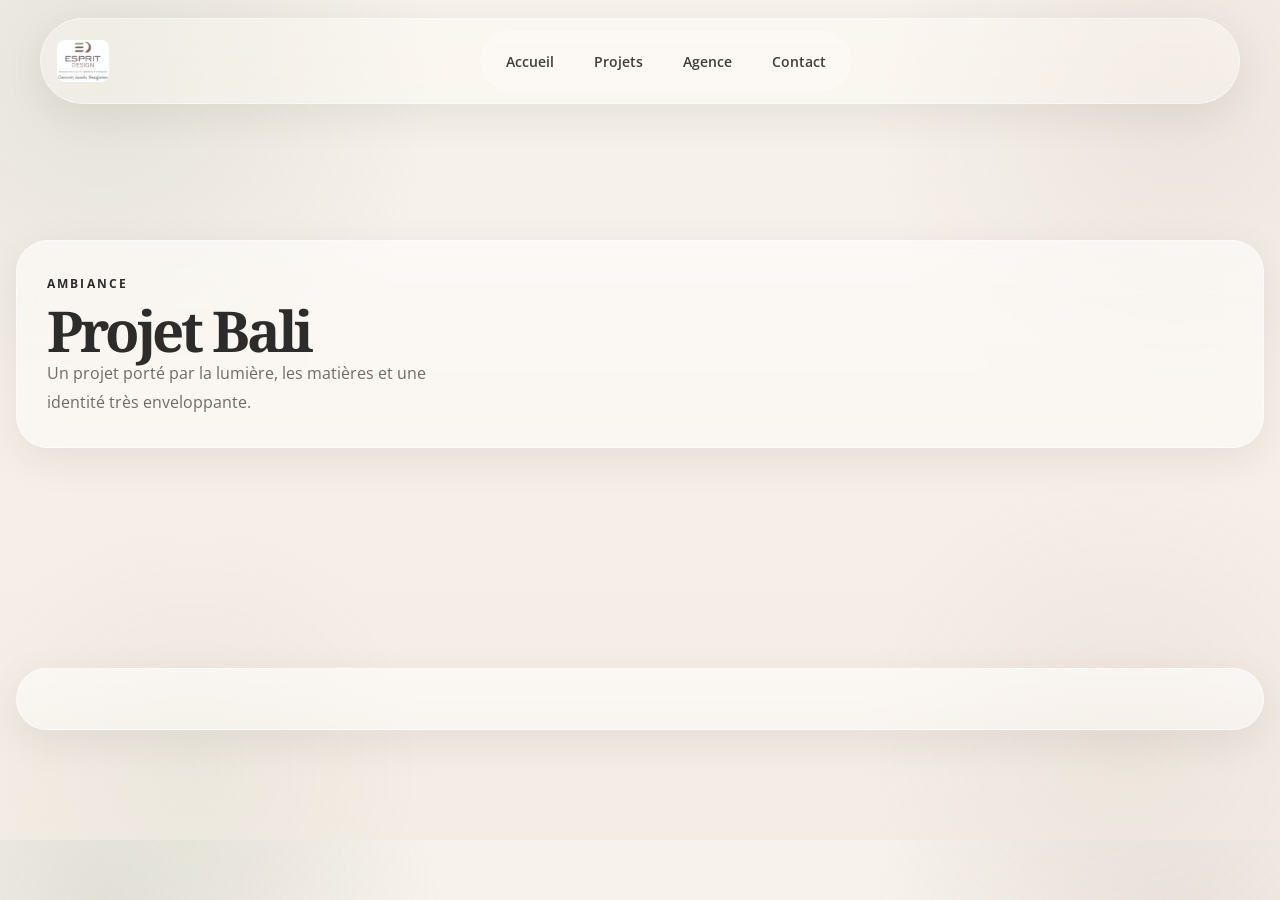
==== commit 6776894e: "Update projet-bali.html" ====
--- a/projet-bali.html
+++ b/projet-bali.html
@@ -34,52 +34,20 @@
     </nav>
   </header>
 
-  <main style="padding-top: 130px;">
-    <section class="hero-section">
-      <div class="hero-media">
-        <img src="images/bali/20231025_143308.jpg" alt="Projet Bali" />
-        <div class="hero-overlay"></div>
-      </div>
-
-      <div class="hero-inner">
-        <div class="hero-card reveal">
-          <span class="eyebrow">Ambiance</span>
-          <h1>Projet Bali</h1>
-          <p>
-            Un projet porté par la lumière, les matières et une identité très enveloppante.
-          </p>
+  <main class="gallery-page-main">
+    <section class="section">
+      <div class="project-gallery-hero reveal is-visible">
+        <div class="gallery-head">
+          <span class="section-kicker">Ambiance</span>
+          <h2>Projet Bali</h2>
+          <p>Un projet porté par la lumière, les matières et une identité très enveloppante.</p>
         </div>
       </div>
     </section>
 
     <section class="section">
-      <div class="section-head reveal">
-        <div>
-          <span class="section-kicker">Le projet</span>
-          <h2>Une atmosphère sensible, lumineuse et immédiatement mémorable.</h2>
-        </div>
-        <p>
-          Un travail sur l’émotion du lieu, sans jamais perdre la précision de l’aménagement.
-        </p>
-      </div>
-
-      <div class="split-grid">
-        <article class="agency-panel reveal">
-          <p>
-            Le projet Bali assume une présence plus émotionnelle et sensorielle.
-            Il montre la capacité de l’agence à construire une ambiance forte,
-            sans sacrifier la lisibilité ni le confort.
-          </p>
-          <p>
-            Matières, lumière, rythme et profondeur visuelle composent ici une identité très marquée.
-          </p>
-        </article>
-
-        <article class="agency-panel reveal">
-          <div class="agency-photo">
-            <img src="images/bali/20231025_143308.jpg" alt="Projet Bali" />
-          </div>
-        </article>
+      <div class="gallery-shell reveal is-visible">
+        <div class="gallery-grid" id="project-gallery" data-folder="bali"></div>
       </div>
     </section>
   </main>
--- a/styles.css
+++ b/styles.css
@@ -14,12 +14,6 @@
 
   --shadow-soft: 0 12px 40px rgba(45, 35, 25, 0.08);
   --shadow-strong: 0 24px 70px rgba(45, 35, 25, 0.14);
-
-  --radius-xs: 14px;
-  --radius-sm: 20px;
-  --radius-md: 28px;
-  --radius-lg: 38px;
-  --radius-xl: 54px;
 
   --container: 1280px;
   --nav-h: 84px;
@@ -54,7 +48,7 @@
   text-decoration: none;
 }
 
-.page-noise {
+.page-bg {
   position: fixed;
   inset: 0;
   pointer-events: none;
@@ -76,87 +70,72 @@
 .floating-nav {
   width: min(calc(100% - 24px), 1200px);
   min-height: var(--nav-h);
-  padding: 14px 18px;
+  padding: 12px 16px;
   border-radius: 999px;
   display: grid;
   grid-template-columns: auto 1fr auto;
   align-items: center;
   gap: 18px;
-  background: rgba(255,255,255,0.36);
-  border: 1px solid rgba(255,255,255,0.46);
+  background: rgba(255,255,255,0.34);
+  border: 1px solid rgba(255,255,255,0.42);
   backdrop-filter: blur(18px) saturate(140%);
   -webkit-backdrop-filter: blur(18px) saturate(140%);
   box-shadow: var(--shadow-soft);
   pointer-events: auto;
-  transition: transform .35s ease, background .35s ease, box-shadow .35s ease, border-color .35s ease;
+  transition: transform .35s ease, background .35s ease, box-shadow .35s ease;
 }
 
 .floating-nav.is-scrolled {
-  background: rgba(255,255,255,0.55);
-  box-shadow: 0 16px 50px rgba(45, 35, 25, 0.12);
+  background: rgba(255,255,255,0.52);
 }
 
 .brand {
   display: inline-flex;
   align-items: center;
-  gap: 12px;
   min-width: 0;
 }
 
-.brand-mark {
-  width: 48px;
+.brand-logo {
+  display: flex;
+  align-items: center;
+  justify-content: flex-start;
   height: 48px;
-  border-radius: 16px;
-  display: grid;
-  place-items: center;
-  overflow: hidden;
-  background: linear-gradient(145deg, rgba(255,255,255,0.82), rgba(255,255,255,0.46));
-  border: 1px solid rgba(255,255,255,0.55);
-  box-shadow: inset 0 0 0 1px rgba(44,44,42,0.04);
-  font-family: 'Noto Serif', serif;
-  font-size: 18px;
-  color: var(--ink);
-}
-
-.brand-mark img {
-  width: 100%;
-  height: 100%;
+}
+
+.brand-logo img {
+  height: 42px;
+  width: auto;
   object-fit: contain;
-}
-
-.brand-text {
-  font-size: 15px;
-  font-weight: 600;
-  letter-spacing: -0.02em;
-  white-space: nowrap;
-}
-
-.nav-center {
+  border-radius: 8px;
+}
+
+.nav-links {
   justify-self: center;
   display: flex;
   align-items: center;
   gap: 8px;
-  background: rgba(255,255,255,0.3);
-  border: 1px solid rgba(255,255,255,0.35);
+  background: rgba(255,255,255,0.26);
+  border: 1px solid rgba(255,255,255,0.28);
   border-radius: 999px;
   padding: 8px;
 }
 
-.nav-center a {
-  position: relative;
+.nav-links a {
   display: inline-flex;
   align-items: center;
+  justify-content: center;
   min-height: 42px;
   padding: 0 16px;
   border-radius: 999px;
   color: #403d39;
   font-size: 14px;
   font-weight: 600;
-  transition: transform .3s ease, color .3s ease, background .3s ease;
-}
-
-.nav-center a:hover {
-  background: rgba(255,255,255,0.5);
+  transition: transform .25s ease, background .25s ease, box-shadow .25s ease;
+}
+
+.nav-links a:hover {
+  background: rgba(255,255,255,0.58);
+  box-shadow: 0 8px 20px rgba(45, 35, 25, 0.08);
   transform: translateY(-1px);
 }
 
@@ -199,12 +178,12 @@
   transition: transform .35s ease-out;
 }
 
-.hero-shade {
+.hero-overlay {
   position: absolute;
   inset: 0;
   background:
-    linear-gradient(115deg, rgba(25,24,23,0.58) 0%, rgba(25,24,23,0.18) 32%, rgba(25,24,23,0.22) 66%, rgba(25,24,23,0.52) 100%),
-    linear-gradient(180deg, rgba(25,24,23,0.10), rgba(25,24,23,0.34));
+    linear-gradient(115deg, rgba(25,24,23,0.56) 0%, rgba(25,24,23,0.18) 30%, rgba(25,24,23,0.20) 68%, rgba(25,24,23,0.52) 100%),
+    linear-gradient(180deg, rgba(25,24,23,0.10), rgba(25,24,23,0.32));
 }
 
 .hero-glow {
@@ -214,7 +193,7 @@
   opacity: .35;
 }
 
-.hero-glow-a {
+.glow-1 {
   width: 340px;
   height: 340px;
   background: rgba(149,160,134,0.28);
@@ -222,7 +201,7 @@
   right: 8%;
 }
 
-.hero-glow-b {
+.glow-2 {
   width: 260px;
   height: 260px;
   background: rgba(232,221,208,0.22);
@@ -242,10 +221,10 @@
   padding-bottom: 60px;
 }
 
-.hero-copy {
+.hero-card {
   width: min(760px, 100%);
   padding: clamp(28px, 4vw, 42px);
-  border-radius: var(--radius-xl);
+  border-radius: 54px;
   background: linear-gradient(180deg, rgba(255,255,255,0.18), rgba(255,255,255,0.10));
   border: 1px solid rgba(255,255,255,0.18);
   backdrop-filter: blur(14px) saturate(125%);
@@ -262,12 +241,12 @@
   text-transform: uppercase;
 }
 
-.hero-copy,
-.hero-copy * {
+.hero-card,
+.hero-card * {
   color: #fff;
 }
 
-.hero-copy h1 {
+.hero-card h1 {
   margin: 18px 0 16px;
   font-family: 'Noto Serif', serif;
   font-size: clamp(3rem, 7vw, 6.2rem);
@@ -275,7 +254,7 @@
   letter-spacing: -0.065em;
 }
 
-.hero-copy p {
+.hero-card p {
   margin: 0;
   max-width: 52ch;
   font-size: 18px;
@@ -299,24 +278,25 @@
   justify-content: center;
   font-size: 14px;
   font-weight: 700;
-  letter-spacing: -0.01em;
-  transition: transform .3s ease, box-shadow .3s ease, background .3s ease, color .3s ease;
+  transition: transform .3s ease, box-shadow .3s ease, background .3s ease;
 }
 
 .btn:hover {
   transform: translateY(-2px);
 }
 
-.btn-primary {
+.btn-light {
   background: rgba(255,255,255,0.92);
   color: var(--ink) !important;
   box-shadow: 0 14px 30px rgba(0,0,0,0.12);
 }
 
-.btn-secondary {
-  background: rgba(255,255,255,0.16);
+.btn-glass {
+  background: rgba(255,255,255,0.14);
   border: 1px solid rgba(255,255,255,0.22);
   color: #fff !important;
+  backdrop-filter: blur(12px);
+  -webkit-backdrop-filter: blur(12px);
 }
 
 .btn-dark {
@@ -341,8 +321,9 @@
 
 .section-head h2,
 .panel-head h2,
-.agency-copy h2,
-.contact-shell h2 {
+.agency-top h2,
+.contact-shell h2,
+.gallery-head h2 {
   margin: 10px 0 0;
   font-family: 'Noto Serif', serif;
   font-size: clamp(2rem, 4.4vw, 4rem);
@@ -352,8 +333,9 @@
 }
 
 .section-head p,
-.agency-copy p,
-.contact-shell p {
+.agency-panel p,
+.contact-shell p,
+.gallery-head p {
   max-width: 44ch;
   margin: 0;
   color: var(--muted);
@@ -364,6 +346,10 @@
   display: grid;
   grid-template-columns: repeat(3, minmax(0, 1fr));
   gap: 22px;
+}
+
+.projects-grid.all-projects-grid {
+  grid-template-columns: repeat(3, minmax(0, 1fr));
 }
 
 .project-card {
@@ -375,39 +361,33 @@
   box-shadow: var(--shadow-soft);
   transform: translateY(0) scale(1);
   transition: transform .55s cubic-bezier(.2,.8,.2,1), box-shadow .55s cubic-bezier(.2,.8,.2,1);
+  transform-style: preserve-3d;
 }
 
 .project-card:hover {
-  transform: translateY(-8px) scale(1.01);
-  box-shadow: var(--shadow-strong);
-}
-
-.project-image {
+  box-shadow: 0 24px 70px rgba(45, 35, 25, 0.14);
+}
+
+.project-media {
   position: absolute;
   inset: 0;
 }
 
-.project-image img {
+.project-media img {
   width: 100%;
   height: 100%;
   object-fit: cover;
-  transition: transform 1.1s cubic-bezier(.2,.8,.2,1), filter .7s ease;
-}
-
-.project-card:hover .project-image img {
-  transform: scale(1.08);
-  filter: saturate(1.04) contrast(1.02);
-}
-
-.project-image::after {
-  content: "";
+  transition: transform 1s cubic-bezier(.2,.8,.2,1), filter .7s ease;
+}
+
+.project-layer {
   position: absolute;
   inset: 0;
   background:
-    linear-gradient(180deg, rgba(23,22,20,0.08) 0%, rgba(23,22,20,0.1) 30%, rgba(23,22,20,0.62) 100%);
-}
-
-.project-glass {
+    linear-gradient(180deg, rgba(23,22,20,0.10) 0%, rgba(23,22,20,0.08) 30%, rgba(23,22,20,0.64) 100%);
+}
+
+.project-content {
   position: absolute;
   inset: auto 18px 18px 18px;
   z-index: 2;
@@ -417,16 +397,14 @@
   border: 1px solid rgba(255,255,255,0.22);
   backdrop-filter: blur(14px) saturate(125%);
   -webkit-backdrop-filter: blur(14px) saturate(125%);
-  box-shadow: inset 0 1px 0 rgba(255,255,255,0.16);
-  transition: transform .5s cubic-bezier(.2,.8,.2,1), background .4s ease;
-}
-
-.project-card:hover .project-glass {
+  transition: transform .5s ease, background .4s ease;
+}
+
+.project-card:hover .project-content {
   transform: translateY(-4px);
-  background: linear-gradient(180deg, rgba(255,255,255,0.30), rgba(255,255,255,0.14));
-}
-
-.project-tag {
+}
+
+.project-badge {
   display: inline-flex;
   min-height: 32px;
   align-items: center;
@@ -441,23 +419,23 @@
   text-transform: uppercase;
 }
 
-.project-glass h3 {
+.project-content h3 {
   margin: 14px 0 10px;
   font-family: 'Noto Serif', serif;
-  font-size: clamp(2rem, 4vw, 3.1rem);
+  font-size: clamp(2rem, 4vw, 3rem);
   line-height: 0.95;
   letter-spacing: -0.08em;
   color: #fff;
 }
 
-.project-glass p {
+.project-content p {
   margin: 0;
-  color: rgba(255,255,255,0.9);
-  line-height: 1.7;
+  color: rgba(255,255,255,0.92);
+  line-height: 1.65;
   font-size: 15px;
 }
 
-.projects-cta {
+.section-cta {
   margin-top: 28px;
   display: flex;
   justify-content: center;
@@ -472,8 +450,9 @@
 .reviews-panel,
 .agency-panel,
 .service-card,
-.step-card,
-.contact-shell {
+.contact-shell,
+.gallery-shell,
+.project-gallery-hero {
   background: linear-gradient(180deg, rgba(255,255,255,0.58), rgba(255,255,255,0.42));
   border: 1px solid rgba(255,255,255,0.56);
   box-shadow: var(--shadow-soft);
@@ -483,7 +462,9 @@
 }
 
 .reviews-panel,
-.agency-panel {
+.agency-panel,
+.gallery-shell,
+.project-gallery-hero {
   padding: 30px;
 }
 
@@ -492,6 +473,7 @@
 }
 
 .review-card {
+  display: block;
   padding: 18px 18px 16px;
   border-radius: 22px;
   background: rgba(255,255,255,0.54);
@@ -503,10 +485,10 @@
 .review-card:hover {
   transform: translateY(-4px);
   box-shadow: 0 18px 34px rgba(45,35,25,0.08);
-  background: rgba(255,255,255,0.7);
-}
-
-.stars {
+  background: rgba(255,255,255,0.76);
+}
+
+.review-stars {
   letter-spacing: 0.18em;
   color: var(--taupe);
   font-size: 14px;
@@ -525,26 +507,31 @@
   color: var(--muted);
 }
 
-.agency-photo {
-  border-radius: 28px;
-  overflow: hidden;
-  margin-bottom: 22px;
-}
-
-.agency-photo img {
-  width: 100%;
-  height: 440px;
-  object-fit: cover;
-  transition: transform .9s cubic-bezier(.2,.8,.2,1);
-}
-
-.agency-panel:hover .agency-photo img {
-  transform: scale(1.04);
-}
-
-.agency-copy p {
+.agency-top {
+  margin-bottom: 18px;
+}
+
+.agency-panel p {
   margin-top: 0;
   margin-bottom: 14px;
+}
+
+.agency-signature {
+  margin-top: 28px;
+  padding: 22px;
+  border-radius: 22px;
+  background: linear-gradient(135deg, rgba(149,160,134,0.94), rgba(155,131,119,0.9));
+  box-shadow: var(--shadow-soft);
+  display: flex;
+  justify-content: center;
+  align-items: center;
+}
+
+.agency-signature img {
+  width: 100%;
+  max-width: 320px;
+  object-fit: contain;
+  margin: 0 auto;
 }
 
 .services-grid {
@@ -554,29 +541,15 @@
 }
 
 .service-card {
-  position: relative;
   padding: 28px;
-  overflow: hidden;
-  transition: transform .45s cubic-bezier(.2,.8,.2,1), box-shadow .45s ease;
-}
-
-.service-card::before {
-  content: "";
-  position: absolute;
-  inset: auto -10% -42% auto;
-  width: 180px;
-  height: 180px;
-  border-radius: 999px;
-  background: radial-gradient(circle, rgba(149,160,134,0.16), transparent 66%);
-  pointer-events: none;
+  transition: transform .45s ease, box-shadow .45s ease;
 }
 
 .service-card:hover {
   transform: translateY(-6px);
-  box-shadow: var(--shadow-strong);
-}
-
-.service-index {
+}
+
+.service-number {
   width: 54px;
   height: 54px;
   display: grid;
@@ -588,8 +561,7 @@
   margin-bottom: 18px;
 }
 
-.service-card h3,
-.step-card h3 {
+.service-card h3 {
   margin: 0 0 12px;
   font-family: 'Noto Serif', serif;
   font-size: 28px;
@@ -597,70 +569,28 @@
   letter-spacing: -0.04em;
 }
 
-.service-card p,
-.step-card p {
+.service-card p {
   margin: 0;
   color: var(--muted);
   line-height: 1.8;
 }
 
-.service-link {
-  display: inline-block;
-  margin-top: 18px;
-  font-size: 13px;
-  font-weight: 700;
-  letter-spacing: 0.08em;
-  text-transform: uppercase;
-  color: var(--taupe);
-}
-
-.steps-grid {
-  display: grid;
-  grid-template-columns: repeat(4, minmax(0, 1fr));
-  gap: 20px;
-}
-
-.step-card {
-  padding: 26px;
-  transition: transform .35s ease, box-shadow .35s ease;
-}
-
-.step-card:hover {
-  transform: translateY(-4px);
-  box-shadow: var(--shadow-soft);
-}
-
-.step-number {
-  display: inline-block;
-  margin-bottom: 18px;
-  font-size: 12px;
-  font-weight: 700;
-  letter-spacing: 0.18em;
-  color: var(--sage);
-}
-
 .contact-shell {
   padding: 34px;
   text-align: center;
 }
 
-.contact-lines {
+.contact-links {
   display: flex;
   flex-direction: column;
   gap: 10px;
   margin-top: 22px;
 }
 
-.contact-lines a {
+.contact-links a {
   font-family: 'Noto Serif', serif;
   font-size: clamp(1.35rem, 2.8vw, 2rem);
   letter-spacing: -0.04em;
-  transition: color .3s ease, transform .3s ease;
-}
-
-.contact-lines a:hover {
-  color: var(--taupe);
-  transform: translateY(-1px);
 }
 
 .site-footer {
@@ -700,6 +630,44 @@
   font-size: 14px;
 }
 
+.gallery-page-main {
+  padding-top: 130px;
+}
+
+.gallery-shell {
+  display: flex;
+  flex-direction: column;
+  gap: 24px;
+}
+
+.gallery-grid {
+  display: grid;
+  grid-template-columns: repeat(3, minmax(0, 1fr));
+  gap: 18px;
+}
+
+.gallery-grid img {
+  width: 100%;
+  aspect-ratio: 4 / 5;
+  object-fit: cover;
+  border-radius: 24px;
+  box-shadow: var(--shadow-soft);
+  transition: transform .35s ease, box-shadow .35s ease;
+}
+
+.gallery-grid img:hover {
+  transform: translateY(-4px) scale(1.01);
+  box-shadow: var(--shadow-strong);
+}
+
+.gallery-empty {
+  padding: 40px;
+  border-radius: 24px;
+  background: rgba(255,255,255,0.48);
+  text-align: center;
+  color: var(--muted);
+}
+
 .reveal {
   opacity: 0;
   transform: translateY(40px) scale(0.985);
@@ -713,16 +681,10 @@
 
 @media (max-width: 1180px) {
   .projects-grid,
-  .services-grid {
+  .services-grid,
+  .gallery-grid,
+  .projects-grid.all-projects-grid {
     grid-template-columns: 1fr 1fr;
-  }
-
-  .steps-grid {
-    grid-template-columns: 1fr 1fr;
-  }
-
-  .project-card {
-    min-height: 560px;
   }
 }
 
@@ -735,17 +697,14 @@
     border-radius: 30px;
   }
 
-  .brand {
-    grid-area: brand;
-  }
-
+  .brand { grid-area: brand; }
   .nav-toggle {
     grid-area: toggle;
     display: block;
     justify-self: end;
   }
 
-  .nav-center {
+  .nav-links {
     grid-area: menu;
     display: none;
     width: 100%;
@@ -754,7 +713,7 @@
     border-radius: 24px;
   }
 
-  .nav-center.is-open {
+  .nav-links.is-open {
     display: flex;
   }
 
@@ -767,13 +726,10 @@
   .split-grid,
   .services-grid,
   .projects-grid,
-  .steps-grid {
+  .gallery-grid,
+  .projects-grid.all-projects-grid {
+    display: grid;
     grid-template-columns: 1fr;
-    display: grid;
-  }
-
-  .section-head {
-    align-items: start;
   }
 
   .project-card {
@@ -791,26 +747,24 @@
     padding: 10px 12px;
   }
 
-  .brand-mark {
-    width: 42px;
-    height: 42px;
-    border-radius: 14px;
-  }
-
-  .brand-text {
-    font-size: 14px;
-  }
-
-  .hero-copy {
+  .brand-logo {
+    height: 40px;
+  }
+
+  .brand-logo img {
+    height: 36px;
+  }
+
+  .hero-card {
     padding: 22px 18px;
     border-radius: 28px;
   }
 
-  .hero-copy h1 {
+  .hero-card h1 {
     font-size: clamp(2.45rem, 12vw, 4rem);
   }
 
-  .hero-copy p {
+  .hero-card p {
     font-size: 16px;
   }
 
@@ -819,55 +773,21 @@
     width: 100%;
   }
 
-  .btn {
-    min-height: 52px;
-  }
-
   .project-card {
     min-height: 430px;
   }
 
-  .project-glass h3 {
+  .project-content h3 {
     font-size: 2.1rem;
-  }
-
-  .agency-photo img {
-    height: 320px;
   }
 
   .reviews-panel,
   .agency-panel,
   .service-card,
-  .step-card,
-  .contact-shell {
+  .contact-shell,
+  .gallery-shell,
+  .project-gallery-hero {
     padding: 22px;
     border-radius: 24px;
   }
-
-  .site-footer {
-    width: calc(100% - 16px);
-  }
-
-  .footer-inner {
-    padding: 20px;
-    border-radius: 24px;
-  }
-}
-
-@media (prefers-reduced-motion: reduce) {
-  html {
-    scroll-behavior: auto;
-  }
-
-  *,
-  *::before,
-  *::after {
-    animation: none !important;
-    transition: none !important;
-  }
-
-  .reveal {
-    opacity: 1;
-    transform: none;
-  }
-}
+}
